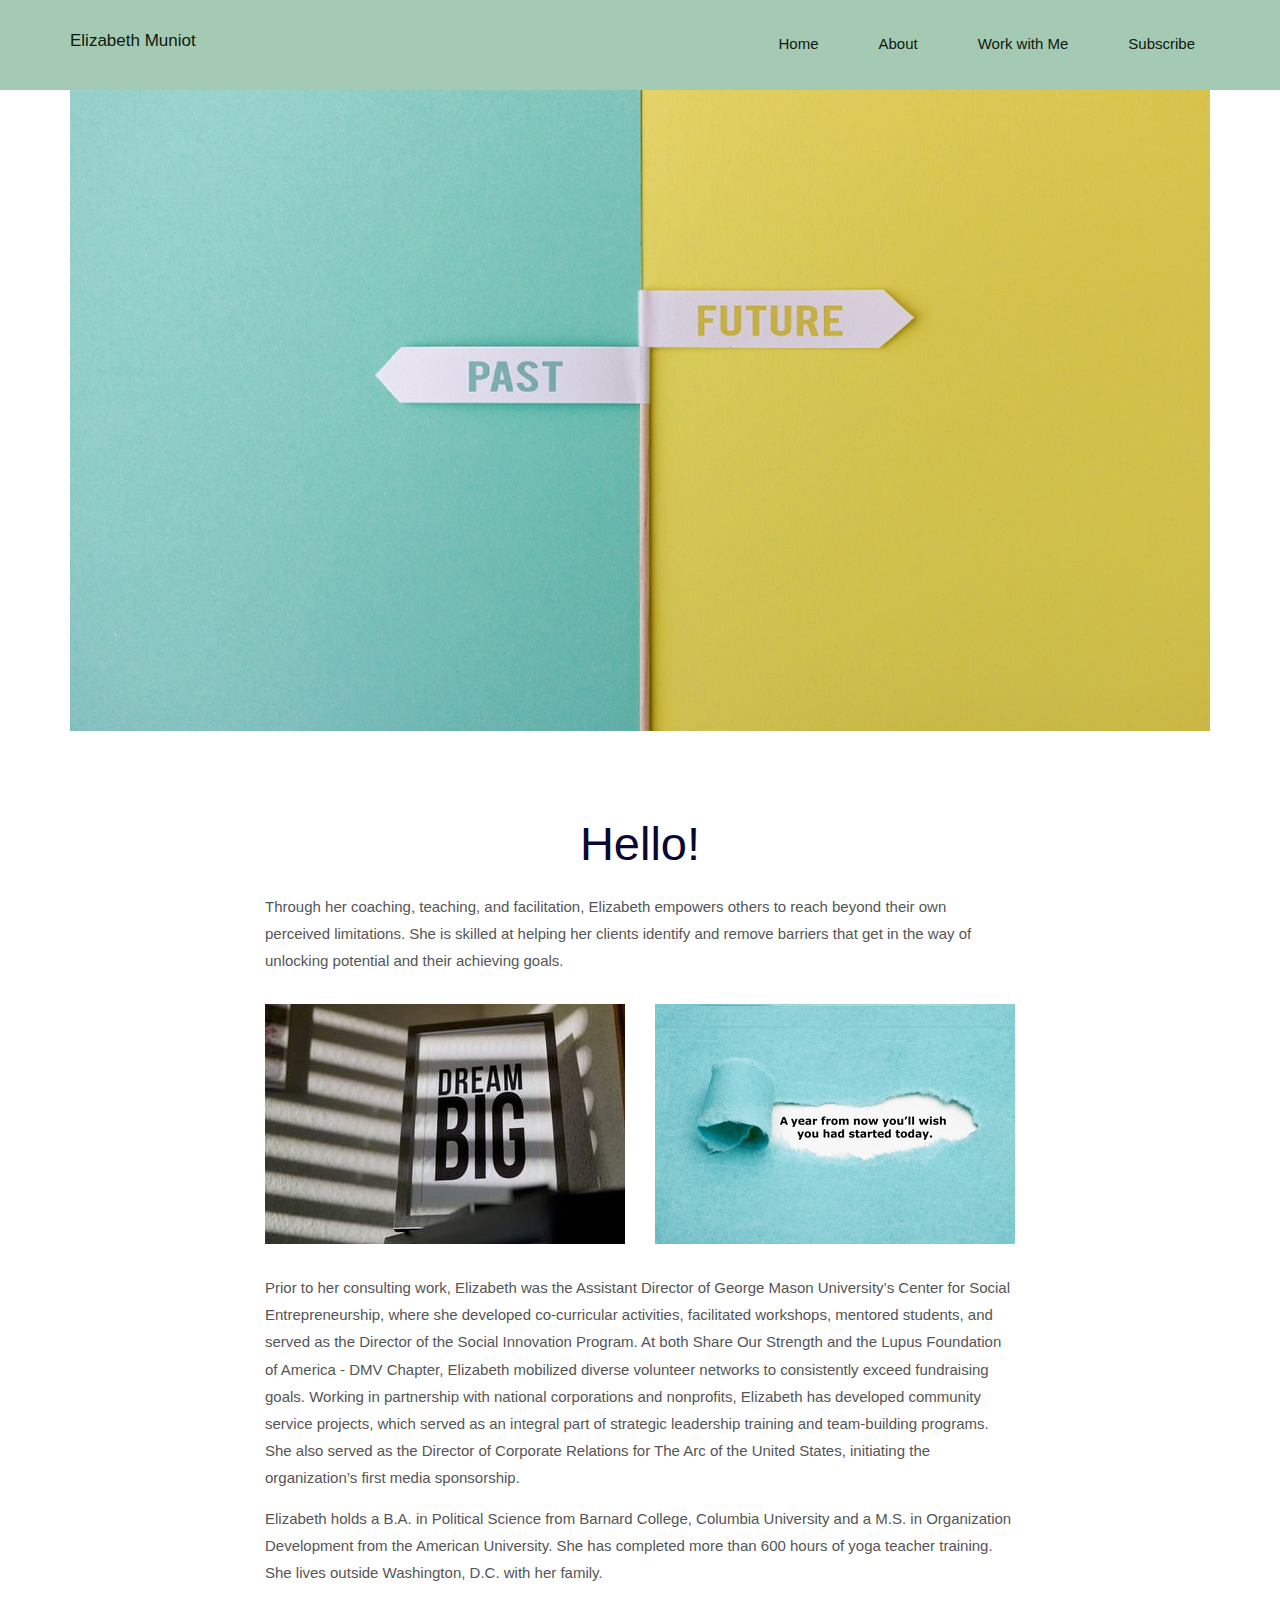
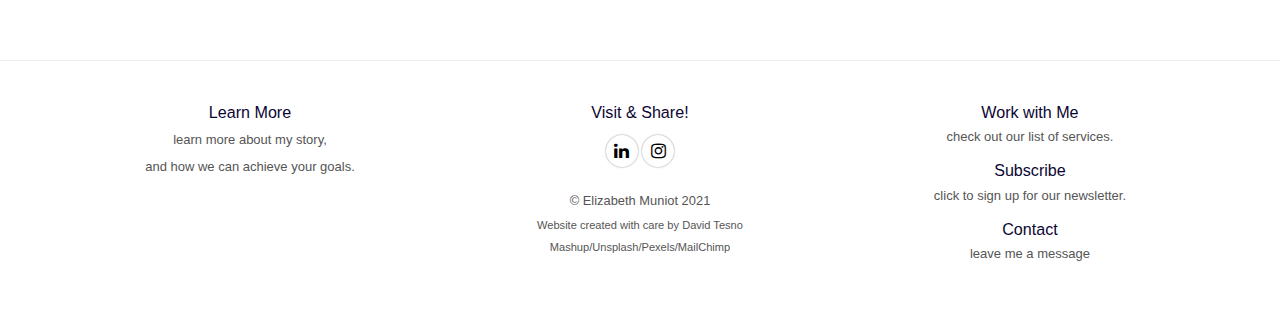
==== about.html @ 46b72403 "meta" ====
<!DOCTYPE html>
<html lang="en">

<head>
  <meta charset="UTF-8">
  <meta content="IE=edge" http-equiv="X-UA-Compatible">
  <meta name="viewport" content="width=device-width, initial-scale=1.0, maximum-scale=1">
  <meta content="description" name="description">
  <meta name="google" content="notranslate">
  <meta content="Mashup templates have been developed by Orson.io team" name="author">

  <!-- Disable tap highlight on IE -->
  <meta name="msapplication-tap-highlight" content="no">
  
  <link href="./assets/apple-touch-icon.png" rel="apple-touch-icon">
  <link href="./main.a3f694c0.css" rel="stylesheet">
  <title>Sage Change - Elizabeth Muniot</title>
  <link rel="icon" href="./assets/images/yinyang.webp" type="image/x-icon">  
</head>

<body>

 <!-- Add your content of header -->
 <header>
  <nav class="navbar  navbar-fixed-top navbar-default">
    <div class="container">
      <div class="navbar-header">
        <button type="button" class="navbar-toggle uarr collapsed" data-toggle="collapse" data-target="#navbar-collapse-uarr">
          <span class="sr-only">Toggle navigation</span>
          <span class="icon-bar"></span>
          <span class="icon-bar"></span>
          <span class="icon-bar"></span>
        </button>
        <a class="navbar-brand" href="index.html" class="brand-logo center" id="firstName1" >Elizabeth Muniot<span id="studioName1"></span></a>
      </div>

      <div class="collapse navbar-collapse" id="navbar-collapse-uarr">
        <ul class="nav navbar-nav navbar-right">
          <li><a href="./index.html" title="" class="active">Home</a></li>
          <li><a href="./about.html" title="">About</a></li>
          <li><a href="./services.html" title="">Work with Me</a></li>
          <li><a href="./contact.html" title="">Subscribe</a></li>
          <!-- <li><a href="./components.html" title="">Components</a></li>  -->
        </ul>
      </div>
    </div>
  </nav>
</header>




<div class="">
    <div class="container">
        <div class="row">

            <div class="col-xs-12 aboutImgContainer">
               <img class="img-responsive aboutHeroImg" src="./assets/images/aboutImg5.jpg">
            </div>
        </div>
    </div>
</div>

<div class="section-container sectionContAbout">
    <div class="container">
        <div class="row">
               <div class="col-xs-12 col-md-8 col-md-offset-2">
                    <div class="text-center">
                      <h1 class="aboutTitle">Hello!</h1>
                    </div>   
                        <p class="section-container-spacer aboutPara1">Through her coaching, teaching, and facilitation, Elizabeth empowers others to reach beyond their own perceived limitations. She is skilled at helping her clients identify and remove barriers that get in the way of unlocking potential and their achieving goals.</p>

                    <div class="row section-container-spacer about-images">
                        <div class="col-md-6">
                            <img class="img-responsive dreamImg" src="./assets/images/aboutImg6.png">
                        </div>
                        <div class="col-md-6">
                            <img class="img-responsive yearImg" src="./assets/images/aboutImg4.png">
                        </div>
                    </div>

               </div>
               
                <div class="col-xs-12 col-md-8 col-md-offset-2 aboutPara4">              
                        <p class="aboutPara2"> Prior to her consulting work, Elizabeth was the Assistant Director of George Mason University’s Center for Social Entrepreneurship, where she developed co-curricular activities, facilitated workshops, mentored students, and served as the Director of the Social Innovation Program. At both Share Our Strength and the Lupus Foundation of America - DMV Chapter, Elizabeth mobilized diverse volunteer networks to consistently exceed fundraising goals. Working in partnership with national corporations and nonprofits, Elizabeth has developed community service projects, which served as an integral part of strategic leadership training and team-building programs. She also served as the Director of Corporate Relations for The Arc of the United States, initiating the organization’s first media sponsorship.</p>
                        <p class="aboutPara3"> Elizabeth holds a B.A. in Political Science from Barnard College, Columbia University and a M.S. in Organization Development from the American University. She has completed more than 600 hours of yoga teacher training. She lives outside Washington, D.C. with her family.</p>
                            <!-- <small class="signature pull-right">Elizabeth Muniot</small> -->
                </div>
            </div>




        </div>

    </div>



</div>



<footer>
  <div class="section-container footer-container">
    <div class="container footerFlex">
        <div class="row text-center justify-content-center">
                <div class="col-sm-4">
                    <a href="about.html"><h4 class="footerTitle footerMarginTop">Learn More</h4></a><br>
                    <p class="footerLeftText1">learn more about my story, </p>
                    <p class="footerClassText">and how we can achieve your goals.</p>
                </div>

                <div class="col-sm-4">
                    <h4 class="footerTitleMid">Visit & Share!</h4>
                    <p class="shareLinks">
                        <!-- <a href="https://facebook.com/" class="social-round-icon white-round-icon fa-icon" title="">
                        <i class="fa fa-facebook" aria-hidden="true"></i>
                      </a> -->
                      <!-- <a href="https://twitter.com/" class="social-round-icon white-round-icon fa-icon" title="">
                        <i class="fa fa-twitter" aria-hidden="true"></i>
                      </a> -->
                      <a href="https://www.linkedin.com/in/elizabethmuniot/" class="social-round-icon white-round-icon fa-icon" title="">
                        <i class="fa fa-linkedin" aria-hidden="true"></i>
                      </a>
                      <a href="https://www.instagram.com/elizabethmuniot/" class="social-round-icon white-round-icon fa-icon" title="">
                        <i class="fa fa-instagram" aria-hidden="true"></i>
                      </a>
                    </p>
                  <div>
                      <p><small>© Elizabeth Muniot 2021</small</p> 
                      <p class="footerTextCreate"><small>Website created with care by <a href="https://www.davidtesno.com/" class="link-like-text">David Tesno</a></small></p>    
                      <p><small><a href="http://www.mashup-template.com/" class="link-like-text" title="Create website with free html template">Mashup</a>/<a href="http://www.unsplash.com/" class="link-like-text" title="Beautiful Free Images">Unsplash</a>/<a href="http://www.pexels.com/" class="link-like-text" title="Free Stock Photos & videos by Talented Creators">Pexels</a>/<a href="http://mailchimp.com/" class="link-like-text" title="Marketing smarts for big ideas">MailChimp</a></small></p>    
                  </div>    
                </div>

                <div class="col-sm-4">
                    <div class="servicesFooter">
                        <a href="services.html" style="text-decoration: none;"><h4 class="footerTitle">Work with Me</h4></a>
                        <p class="footerClassText">check out our list of services.</p>
                    </div>
                    <div class="subscribeFooter">
                        <a href="contact.html" style="text-decoration: none;"><h4 class="footerTitle">Subscribe</h4></a>
                        <p class="footerClassText">click to sign up for our newsletter.</p>
                    </div>
                    <div class="contactFooter">
                        <a href="mailto:elizabethmuniot@gmail.com" style="text-decoration: none;"><h4 class="footerTitle">Contact</h4></a>
                        <p class="footerClassText">leave me a message</p>                           
                    </div>

                </div>
        </div>
    </div>
  </div>
</footer>
<script>
  document.addEventListener("DOMContentLoaded", function (event) {
    navActivePage();
  });
</script>

<!-- Google Analytics: change UA-XXXXX-X to be your site's ID 

<script>
  (function (i, s, o, g, r, a, m) {
    i['GoogleAnalyticsObject'] = r; i[r] = i[r] || function () {
      (i[r].q = i[r].q || []).push(arguments)
    }, i[r].l = 1 * new Date(); a = s.createElement(o),
      m = s.getElementsByTagName(o)[0]; a.async = 1; a.src = g; m.parentNode.insertBefore(a, m)
  })(window, document, 'script', '//www.google-analytics.com/analytics.js', 'ga');
  ga('create', 'UA-XXXXX-X', 'auto');
  ga('send', 'pageview');
</script>

--> 
<script type="text/javascript" src="./main.41beeca9.js"></script>
<script type="text/javascript" src="utility.js"></script>
</body>

</html>
---- main.a3f694c0.css ----
@import url(https://fonts.googleapis.com/css?family=La+Belle+Aurore|Fira+Sans:400,700);@import url(https://maxcdn.bootstrapcdn.com/font-awesome/4.7.0/css/font-awesome.min.css);/*!
 * Bootstrap v3.3.7 (http://getbootstrap.com)
 * Copyright 2011-2016 Twitter, Inc.
 * Licensed under MIT (https://github.com/twbs/bootstrap/blob/master/LICENSE)
 */
/*! normalize.css v3.0.3 | MIT License | github.com/necolas/normalize.css */html{font-family:sans-serif;-ms-text-size-adjust:100%;-webkit-text-size-adjust:100%}body{margin:0}article,aside,details,figcaption,figure,footer,header,hgroup,main,menu,nav,section,summary{display:block}audio,canvas,progress,video{display:inline-block;vertical-align:baseline}audio:not([controls]){display:none;height:0}[hidden],template{display:none}a{background-color:transparent}a:active,a:hover{outline:0}abbr[title]{border-bottom:1px dotted}b,strong{font-weight:700}dfn{font-style:italic}h1{font-size:2em;margin:.67em 0}mark{background:#ff0;color:#000}small{font-size:80%}sub,sup{font-size:75%;line-height:0;position:relative;vertical-align:baseline}sup{top:-.5em}sub{bottom:-.25em}img{border:0}svg:not(:root){overflow:hidden}figure{margin:1em 40px}hr{box-sizing:content-box;height:0}pre{overflow:auto}code,kbd,pre,samp{font-family:monospace,monospace;font-size:1em}button,input,optgroup,select,textarea{color:inherit;font:inherit;margin:0}button{overflow:visible}button,select{text-transform:none}button,html input[type=button],input[type=reset],input[type=submit]{-webkit-appearance:button;cursor:pointer}button[disabled],html input[disabled]{cursor:default}button::-moz-focus-inner,input::-moz-focus-inner{border:0;padding:0}input{line-height:normal}input[type=checkbox],input[type=radio]{box-sizing:border-box;padding:0}input[type=number]::-webkit-inner-spin-button,input[type=number]::-webkit-outer-spin-button{height:auto}input[type=search]{-webkit-appearance:textfield;box-sizing:content-box}input[type=search]::-webkit-search-cancel-button,input[type=search]::-webkit-search-decoration{-webkit-appearance:none}fieldset{border:1px solid silver;margin:0 2px;padding:.35em .625em .75em}textarea{overflow:auto}optgroup{font-weight:700}table{border-collapse:collapse;border-spacing:0}td,th{padding:0}

/*! Source: https://github.com/h5bp/html5-boilerplate/blob/master/src/css/main.css */@media print{*,:after,:before{background:transparent!important;color:#000!important;box-shadow:none!important;text-shadow:none!important}a,a:visited{text-decoration:underline}a[href]:after{content:" (" attr(href) ")"}abbr[title]:after{content:" (" attr(title) ")"}a[href^="#"]:after,a[href^="javascript:"]:after{content:""}blockquote,pre{border:1px solid #999;page-break-inside:avoid}thead{display:table-header-group}img,tr{page-break-inside:avoid}img{max-width:100%!important}h2,h3,p{orphans:3;widows:3}h2,h3{page-break-after:avoid}.navbar{display:none}.btn>.caret,.dropup>.btn>.caret{border-top-color:#000!important}.label{border:1px solid #000}.table{border-collapse:collapse!important}.table td,.table th{background-color:#fff!important}.table-bordered td,.table-bordered th{border:1px solid #ddd!important}}*,:after,:before{-webkit-box-sizing:border-box;-moz-box-sizing:border-box;box-sizing:border-box}html{font-size:10px;-webkit-tap-highlight-color:transparent}body{font-family:Fira Sans,Helvetica,Arial,sans-serif;font-size:15px;line-height:1.81;color:#555;background-color:#fff}button,input,select,textarea{font-family:inherit;font-size:inherit;line-height:inherit}a{color:#8b62ff;text-decoration:none}a:focus,a:hover{color:#5216ff;text-decoration:underline}a:focus{outline:5px auto -webkit-focus-ring-color;outline-offset:-2px}figure{margin:0}img{vertical-align:middle}.img-responsive{display:block;max-width:100%;height:auto}.img-rounded{border-radius:2px}.img-thumbnail{padding:4px;line-height:1.81;background-color:#fff;border:1px solid #ddd;border-radius:2px;-webkit-transition:all .2s ease-in-out;-o-transition:all .2s ease-in-out;transition:all .2s ease-in-out;display:inline-block;max-width:100%;height:auto}.img-circle{border-radius:50%}hr{margin-top:27px;margin-bottom:27px;border:0;border-top:1px solid #eee}.sr-only{position:absolute;width:1px;height:1px;margin:-1px;padding:0;overflow:hidden;clip:rect(0,0,0,0);border:0}.sr-only-focusable:active,.sr-only-focusable:focus{position:static;width:auto;height:auto;margin:0;overflow:visible;clip:auto}[role=button]{cursor:pointer}.h1,.h2,.h3,.h4,.h5,.h6,h1,h2,h3,h4,h5,h6{font-family:inherit;font-weight:500;line-height:1.1;color:#0c0633}.h1 .small,.h1 small,.h2 .small,.h2 small,.h3 .small,.h3 small,.h4 .small,.h4 small,.h5 .small,.h5 small,.h6 .small,.h6 small,h1 .small,h1 small,h2 .small,h2 small,h3 .small,h3 small,h4 .small,h4 small,h5 .small,h5 small,h6 .small,h6 small{font-weight:400;line-height:1;color:#777}.h1,.h2,.h3,h1,h2,h3{margin-top:27px;margin-bottom:13.5px}.h1 .small,.h1 small,.h2 .small,.h2 small,.h3 .small,.h3 small,h1 .small,h1 small,h2 .small,h2 small,h3 .small,h3 small{font-size:65%}.h4,.h5,.h6,h4,h5,h6{margin-top:13.5px;margin-bottom:13.5px}.h4 .small,.h4 small,.h5 .small,.h5 small,.h6 .small,.h6 small,h4 .small,h4 small,h5 .small,h5 small,h6 .small,h6 small{font-size:75%}.h1,h1{font-size:47px}.h2,h2{font-size:35px}.h3,h3{font-size:27px}.h4,h4{font-size:20px}.h5,h5{font-size:15px}.h6,h6{font-size:13px}p{margin:0 0 13.5px}.lead{margin-bottom:27px;font-size:17px;font-weight:300;line-height:1.4}@media (min-width:768px){.lead{font-size:22.5px}}.small,small{font-size:86%}.mark,mark{background-color:#fcf8e3;padding:.2em}.text-left{text-align:left}.text-right{text-align:right}.text-center{text-align:center}.text-justify{text-align:justify}.text-nowrap{white-space:nowrap}.text-lowercase{text-transform:lowercase}.initialism,.text-uppercase{text-transform:uppercase}.text-capitalize{text-transform:capitalize}.text-muted{color:#777}.text-primary{color:#8b62ff}a.text-primary:focus,a.text-primary:hover{color:#652fff}.text-success{color:#fff}a.text-success:focus,a.text-success:hover{color:#e6e6e6}.text-info{color:#31708f}a.text-info:focus,a.text-info:hover{color:#245269}.text-warning{color:#8a6d3b}a.text-warning:focus,a.text-warning:hover{color:#66512c}.text-danger{color:#fff}a.text-danger:focus,a.text-danger:hover{color:#e6e6e6}.bg-primary{color:#fff;background-color:#8b62ff}a.bg-primary:focus,a.bg-primary:hover{background-color:#652fff}.bg-success{background-color:#005bff}a.bg-success:focus,a.bg-success:hover{background-color:#0049cc}.bg-info{background-color:#d9edf7}a.bg-info:focus,a.bg-info:hover{background-color:#afd9ee}.bg-warning{background-color:#fcf8e3}a.bg-warning:focus,a.bg-warning:hover{background-color:#f7ecb5}.bg-danger{background-color:#fe6767}a.bg-danger:focus,a.bg-danger:hover{background-color:#fe3434}.page-header{padding-bottom:12.5px;margin:54px 0 27px;border-bottom:1px solid #eee}ol,ul{margin-top:0;margin-bottom:13.5px}ol ol,ol ul,ul ol,ul ul{margin-bottom:0}.list-inline,.list-unstyled{padding-left:0;list-style:none}.list-inline{margin-left:-5px}.list-inline>li{display:inline-block;padding-left:5px;padding-right:5px}dl{margin-top:0;margin-bottom:27px}dd,dt{line-height:1.81}dt{font-weight:700}dd{margin-left:0}.dl-horizontal dd:after,.dl-horizontal dd:before{content:" ";display:table}.dl-horizontal dd:after{clear:both}@media (min-width:768px){.dl-horizontal dt{float:left;width:160px;clear:left;text-align:right;overflow:hidden;text-overflow:ellipsis;white-space:nowrap}.dl-horizontal dd{margin-left:180px}}abbr[data-original-title],abbr[title]{cursor:help;border-bottom:1px dotted #777}.initialism{font-size:90%}blockquote{padding:13.5px 27px;margin:0 0 27px;font-size:18.75px;border-left:5px solid #eee}blockquote ol:last-child,blockquote p:last-child,blockquote ul:last-child{margin-bottom:0}blockquote .small,blockquote footer,blockquote small{display:block;font-size:80%;line-height:1.81;color:#777}blockquote .small:before,blockquote footer:before,blockquote small:before{content:"\2014   \A0"}.blockquote-reverse,blockquote.pull-right{padding-right:15px;padding-left:0;border-right:5px solid #eee;border-left:0;text-align:right}.blockquote-reverse .small:before,.blockquote-reverse footer:before,.blockquote-reverse small:before,blockquote.pull-right .small:before,blockquote.pull-right footer:before,blockquote.pull-right small:before{content:""}.blockquote-reverse .small:after,.blockquote-reverse footer:after,.blockquote-reverse small:after,blockquote.pull-right .small:after,blockquote.pull-right footer:after,blockquote.pull-right small:after{content:"\A0   \2014"}address{margin-bottom:27px;font-style:normal;line-height:1.81}code,kbd,pre,samp{font-family:Menlo,Monaco,Consolas,Courier New,monospace}code{color:#c7254e;background-color:#f9f2f4}code,kbd{padding:2px 4px;font-size:90%;border-radius:2px}kbd{color:#fff;background-color:#333;box-shadow:inset 0 -1px 0 rgba(0,0,0,.25)}kbd kbd{padding:0;font-size:100%;font-weight:700;box-shadow:none}pre{display:block;padding:13px;margin:0 0 13.5px;font-size:14px;line-height:1.81;word-break:break-all;word-wrap:break-word;color:#333;background-color:#f5f5f5;border:1px solid #ccc;border-radius:2px}pre code{padding:0;font-size:inherit;color:inherit;white-space:pre-wrap;background-color:transparent;border-radius:0}.pre-scrollable{max-height:340px;overflow-y:scroll}.container{margin-right:auto;margin-left:auto;padding-left:15px;padding-right:15px}.container:after,.container:before{content:" ";display:table}.container:after{clear:both}@media (min-width:768px){.container{width:750px}}@media (min-width:992px){.container{width:970px}}@media (min-width:1200px){.container{width:1170px}}.container-fluid{margin-right:auto;margin-left:auto;padding-left:15px;padding-right:15px}.container-fluid:after,.container-fluid:before{content:" ";display:table}.container-fluid:after{clear:both}.row{margin-left:-15px;margin-right:-15px}.row:after,.row:before{content:" ";display:table}.row:after{clear:both}.col-lg-1,.col-lg-2,.col-lg-3,.col-lg-4,.col-lg-5,.col-lg-6,.col-lg-7,.col-lg-8,.col-lg-9,.col-lg-10,.col-lg-11,.col-lg-12,.col-md-1,.col-md-2,.col-md-3,.col-md-4,.col-md-5,.col-md-6,.col-md-7,.col-md-8,.col-md-9,.col-md-10,.col-md-11,.col-md-12,.col-sm-1,.col-sm-2,.col-sm-3,.col-sm-4,.col-sm-5,.col-sm-6,.col-sm-7,.col-sm-8,.col-sm-9,.col-sm-10,.col-sm-11,.col-sm-12,.col-xs-1,.col-xs-2,.col-xs-3,.col-xs-4,.col-xs-5,.col-xs-6,.col-xs-7,.col-xs-8,.col-xs-9,.col-xs-10,.col-xs-11,.col-xs-12{position:relative;min-height:1px;padding-left:15px;padding-right:15px}.col-xs-1,.col-xs-2,.col-xs-3,.col-xs-4,.col-xs-5,.col-xs-6,.col-xs-7,.col-xs-8,.col-xs-9,.col-xs-10,.col-xs-11,.col-xs-12{float:left}.col-xs-1{width:8.33333%}.col-xs-2{width:16.66667%}.col-xs-3{width:25%}.col-xs-4{width:33.33333%}.col-xs-5{width:41.66667%}.col-xs-6{width:50%}.col-xs-7{width:58.33333%}.col-xs-8{width:66.66667%}.col-xs-9{width:75%}.col-xs-10{width:83.33333%}.col-xs-11{width:91.66667%}.col-xs-12{width:100%}.col-xs-pull-0{right:auto}.col-xs-pull-1{right:8.33333%}.col-xs-pull-2{right:16.66667%}.col-xs-pull-3{right:25%}.col-xs-pull-4{right:33.33333%}.col-xs-pull-5{right:41.66667%}.col-xs-pull-6{right:50%}.col-xs-pull-7{right:58.33333%}.col-xs-pull-8{right:66.66667%}.col-xs-pull-9{right:75%}.col-xs-pull-10{right:83.33333%}.col-xs-pull-11{right:91.66667%}.col-xs-pull-12{right:100%}.col-xs-push-0{left:auto}.col-xs-push-1{left:8.33333%}.col-xs-push-2{left:16.66667%}.col-xs-push-3{left:25%}.col-xs-push-4{left:33.33333%}.col-xs-push-5{left:41.66667%}.col-xs-push-6{left:50%}.col-xs-push-7{left:58.33333%}.col-xs-push-8{left:66.66667%}.col-xs-push-9{left:75%}.col-xs-push-10{left:83.33333%}.col-xs-push-11{left:91.66667%}.col-xs-push-12{left:100%}.col-xs-offset-0{margin-left:0}.col-xs-offset-1{margin-left:8.33333%}.col-xs-offset-2{margin-left:16.66667%}.col-xs-offset-3{margin-left:25%}.col-xs-offset-4{margin-left:33.33333%}.col-xs-offset-5{margin-left:41.66667%}.col-xs-offset-6{margin-left:50%}.col-xs-offset-7{margin-left:58.33333%}.col-xs-offset-8{margin-left:66.66667%}.col-xs-offset-9{margin-left:75%}.col-xs-offset-10{margin-left:83.33333%}.col-xs-offset-11{margin-left:91.66667%}.col-xs-offset-12{margin-left:100%}@media (min-width:768px){.col-sm-1,.col-sm-2,.col-sm-3,.col-sm-4,.col-sm-5,.col-sm-6,.col-sm-7,.col-sm-8,.col-sm-9,.col-sm-10,.col-sm-11,.col-sm-12{float:left}.col-sm-1{width:8.33333%}.col-sm-2{width:16.66667%}.col-sm-3{width:25%}.col-sm-4{width:33.33333%}.col-sm-5{width:41.66667%}.col-sm-6{width:50%}.col-sm-7{width:58.33333%}.col-sm-8{width:66.66667%}.col-sm-9{width:75%}.col-sm-10{width:83.33333%}.col-sm-11{width:91.66667%}.col-sm-12{width:100%}.col-sm-pull-0{right:auto}.col-sm-pull-1{right:8.33333%}.col-sm-pull-2{right:16.66667%}.col-sm-pull-3{right:25%}.col-sm-pull-4{right:33.33333%}.col-sm-pull-5{right:41.66667%}.col-sm-pull-6{right:50%}.col-sm-pull-7{right:58.33333%}.col-sm-pull-8{right:66.66667%}.col-sm-pull-9{right:75%}.col-sm-pull-10{right:83.33333%}.col-sm-pull-11{right:91.66667%}.col-sm-pull-12{right:100%}.col-sm-push-0{left:auto}.col-sm-push-1{left:8.33333%}.col-sm-push-2{left:16.66667%}.col-sm-push-3{left:25%}.col-sm-push-4{left:33.33333%}.col-sm-push-5{left:41.66667%}.col-sm-push-6{left:50%}.col-sm-push-7{left:58.33333%}.col-sm-push-8{left:66.66667%}.col-sm-push-9{left:75%}.col-sm-push-10{left:83.33333%}.col-sm-push-11{left:91.66667%}.col-sm-push-12{left:100%}.col-sm-offset-0{margin-left:0}.col-sm-offset-1{margin-left:8.33333%}.col-sm-offset-2{margin-left:16.66667%}.col-sm-offset-3{margin-left:25%}.col-sm-offset-4{margin-left:33.33333%}.col-sm-offset-5{margin-left:41.66667%}.col-sm-offset-6{margin-left:50%}.col-sm-offset-7{margin-left:58.33333%}.col-sm-offset-8{margin-left:66.66667%}.col-sm-offset-9{margin-left:75%}.col-sm-offset-10{margin-left:83.33333%}.col-sm-offset-11{margin-left:91.66667%}.col-sm-offset-12{margin-left:100%}}@media (min-width:992px){.col-md-1,.col-md-2,.col-md-3,.col-md-4,.col-md-5,.col-md-6,.col-md-7,.col-md-8,.col-md-9,.col-md-10,.col-md-11,.col-md-12{float:left}.col-md-1{width:8.33333%}.col-md-2{width:16.66667%}.col-md-3{width:25%}.col-md-4{width:33.33333%}.col-md-5{width:41.66667%}.col-md-6{width:50%}.col-md-7{width:58.33333%}.col-md-8{width:66.66667%}.col-md-9{width:75%}.col-md-10{width:83.33333%}.col-md-11{width:91.66667%}.col-md-12{width:100%}.col-md-pull-0{right:auto}.col-md-pull-1{right:8.33333%}.col-md-pull-2{right:16.66667%}.col-md-pull-3{right:25%}.col-md-pull-4{right:33.33333%}.col-md-pull-5{right:41.66667%}.col-md-pull-6{right:50%}.col-md-pull-7{right:58.33333%}.col-md-pull-8{right:66.66667%}.col-md-pull-9{right:75%}.col-md-pull-10{right:83.33333%}.col-md-pull-11{right:91.66667%}.col-md-pull-12{right:100%}.col-md-push-0{left:auto}.col-md-push-1{left:8.33333%}.col-md-push-2{left:16.66667%}.col-md-push-3{left:25%}.col-md-push-4{left:33.33333%}.col-md-push-5{left:41.66667%}.col-md-push-6{left:50%}.col-md-push-7{left:58.33333%}.col-md-push-8{left:66.66667%}.col-md-push-9{left:75%}.col-md-push-10{left:83.33333%}.col-md-push-11{left:91.66667%}.col-md-push-12{left:100%}.col-md-offset-0{margin-left:0}.col-md-offset-1{margin-left:8.33333%}.col-md-offset-2{margin-left:16.66667%}.col-md-offset-3{margin-left:25%}.col-md-offset-4{margin-left:33.33333%}.col-md-offset-5{margin-left:41.66667%}.col-md-offset-6{margin-left:50%}.col-md-offset-7{margin-left:58.33333%}.col-md-offset-8{margin-left:66.66667%}.col-md-offset-9{margin-left:75%}.col-md-offset-10{margin-left:83.33333%}.col-md-offset-11{margin-left:91.66667%}.col-md-offset-12{margin-left:100%}}@media (min-width:1200px){.col-lg-1,.col-lg-2,.col-lg-3,.col-lg-4,.col-lg-5,.col-lg-6,.col-lg-7,.col-lg-8,.col-lg-9,.col-lg-10,.col-lg-11,.col-lg-12{float:left}.col-lg-1{width:8.33333%}.col-lg-2{width:16.66667%}.col-lg-3{width:25%}.col-lg-4{width:33.33333%}.col-lg-5{width:41.66667%}.col-lg-6{width:50%}.col-lg-7{width:58.33333%}.col-lg-8{width:66.66667%}.col-lg-9{width:75%}.col-lg-10{width:83.33333%}.col-lg-11{width:91.66667%}.col-lg-12{width:100%}.col-lg-pull-0{right:auto}.col-lg-pull-1{right:8.33333%}.col-lg-pull-2{right:16.66667%}.col-lg-pull-3{right:25%}.col-lg-pull-4{right:33.33333%}.col-lg-pull-5{right:41.66667%}.col-lg-pull-6{right:50%}.col-lg-pull-7{right:58.33333%}.col-lg-pull-8{right:66.66667%}.col-lg-pull-9{right:75%}.col-lg-pull-10{right:83.33333%}.col-lg-pull-11{right:91.66667%}.col-lg-pull-12{right:100%}.col-lg-push-0{left:auto}.col-lg-push-1{left:8.33333%}.col-lg-push-2{left:16.66667%}.col-lg-push-3{left:25%}.col-lg-push-4{left:33.33333%}.col-lg-push-5{left:41.66667%}.col-lg-push-6{left:50%}.col-lg-push-7{left:58.33333%}.col-lg-push-8{left:66.66667%}.col-lg-push-9{left:75%}.col-lg-push-10{left:83.33333%}.col-lg-push-11{left:91.66667%}.col-lg-push-12{left:100%}.col-lg-offset-0{margin-left:0}.col-lg-offset-1{margin-left:8.33333%}.col-lg-offset-2{margin-left:16.66667%}.col-lg-offset-3{margin-left:25%}.col-lg-offset-4{margin-left:33.33333%}.col-lg-offset-5{margin-left:41.66667%}.col-lg-offset-6{margin-left:50%}.col-lg-offset-7{margin-left:58.33333%}.col-lg-offset-8{margin-left:66.66667%}.col-lg-offset-9{margin-left:75%}.col-lg-offset-10{margin-left:83.33333%}.col-lg-offset-11{margin-left:91.66667%}.col-lg-offset-12{margin-left:100%}}table{background-color:transparent}caption{padding-top:8px;padding-bottom:8px;color:#777}caption,th{text-align:left}.table{width:100%;max-width:100%;margin-bottom:27px}.table>tbody>tr>td,.table>tbody>tr>th,.table>tfoot>tr>td,.table>tfoot>tr>th,.table>thead>tr>td,.table>thead>tr>th{padding:8px;line-height:1.81;vertical-align:top;border-top:1px solid #ddd}.table>thead>tr>th{vertical-align:bottom;border-bottom:2px solid #ddd}.table>caption+thead>tr:first-child>td,.table>caption+thead>tr:first-child>th,.table>colgroup+thead>tr:first-child>td,.table>colgroup+thead>tr:first-child>th,.table>thead:first-child>tr:first-child>td,.table>thead:first-child>tr:first-child>th{border-top:0}.table>tbody+tbody{border-top:2px solid #ddd}.table .table{background-color:#fff}.table-condensed>tbody>tr>td,.table-condensed>tbody>tr>th,.table-condensed>tfoot>tr>td,.table-condensed>tfoot>tr>th,.table-condensed>thead>tr>td,.table-condensed>thead>tr>th{padding:5px}.table-bordered,.table-bordered>tbody>tr>td,.table-bordered>tbody>tr>th,.table-bordered>tfoot>tr>td,.table-bordered>tfoot>tr>th,.table-bordered>thead>tr>td,.table-bordered>thead>tr>th{border:1px solid #ddd}.table-bordered>thead>tr>td,.table-bordered>thead>tr>th{border-bottom-width:2px}.table-striped>tbody>tr:nth-of-type(odd){background-color:#f9f9f9}.table-hover>tbody>tr:hover{background-color:#f5f5f5}table col[class*=col-]{position:static;float:none;display:table-column}table td[class*=col-],table th[class*=col-]{position:static;float:none;display:table-cell}.table>tbody>tr.active>td,.table>tbody>tr.active>th,.table>tbody>tr>td.active,.table>tbody>tr>th.active,.table>tfoot>tr.active>td,.table>tfoot>tr.active>th,.table>tfoot>tr>td.active,.table>tfoot>tr>th.active,.table>thead>tr.active>td,.table>thead>tr.active>th,.table>thead>tr>td.active,.table>thead>tr>th.active{background-color:#f5f5f5}.table-hover>tbody>tr.active:hover>td,.table-hover>tbody>tr.active:hover>th,.table-hover>tbody>tr:hover>.active,.table-hover>tbody>tr>td.active:hover,.table-hover>tbody>tr>th.active:hover{background-color:#e8e8e8}.table>tbody>tr.success>td,.table>tbody>tr.success>th,.table>tbody>tr>td.success,.table>tbody>tr>th.success,.table>tfoot>tr.success>td,.table>tfoot>tr.success>th,.table>tfoot>tr>td.success,.table>tfoot>tr>th.success,.table>thead>tr.success>td,.table>thead>tr.success>th,.table>thead>tr>td.success,.table>thead>tr>th.success{background-color:#005bff}.table-hover>tbody>tr.success:hover>td,.table-hover>tbody>tr.success:hover>th,.table-hover>tbody>tr:hover>.success,.table-hover>tbody>tr>td.success:hover,.table-hover>tbody>tr>th.success:hover{background-color:#0052e6}.table>tbody>tr.info>td,.table>tbody>tr.info>th,.table>tbody>tr>td.info,.table>tbody>tr>th.info,.table>tfoot>tr.info>td,.table>tfoot>tr.info>th,.table>tfoot>tr>td.info,.table>tfoot>tr>th.info,.table>thead>tr.info>td,.table>thead>tr.info>th,.table>thead>tr>td.info,.table>thead>tr>th.info{background-color:#d9edf7}.table-hover>tbody>tr.info:hover>td,.table-hover>tbody>tr.info:hover>th,.table-hover>tbody>tr:hover>.info,.table-hover>tbody>tr>td.info:hover,.table-hover>tbody>tr>th.info:hover{background-color:#c4e3f3}.table>tbody>tr.warning>td,.table>tbody>tr.warning>th,.table>tbody>tr>td.warning,.table>tbody>tr>th.warning,.table>tfoot>tr.warning>td,.table>tfoot>tr.warning>th,.table>tfoot>tr>td.warning,.table>tfoot>tr>th.warning,.table>thead>tr.warning>td,.table>thead>tr.warning>th,.table>thead>tr>td.warning,.table>thead>tr>th.warning{background-color:#fcf8e3}.table-hover>tbody>tr.warning:hover>td,.table-hover>tbody>tr.warning:hover>th,.table-hover>tbody>tr:hover>.warning,.table-hover>tbody>tr>td.warning:hover,.table-hover>tbody>tr>th.warning:hover{background-color:#faf2cc}.table>tbody>tr.danger>td,.table>tbody>tr.danger>th,.table>tbody>tr>td.danger,.table>tbody>tr>th.danger,.table>tfoot>tr.danger>td,.table>tfoot>tr.danger>th,.table>tfoot>tr>td.danger,.table>tfoot>tr>th.danger,.table>thead>tr.danger>td,.table>thead>tr.danger>th,.table>thead>tr>td.danger,.table>thead>tr>th.danger{background-color:#fe6767}.table-hover>tbody>tr.danger:hover>td,.table-hover>tbody>tr.danger:hover>th,.table-hover>tbody>tr:hover>.danger,.table-hover>tbody>tr>td.danger:hover,.table-hover>tbody>tr>th.danger:hover{background-color:#fe4e4e}.table-responsive{overflow-x:auto;min-height:.01%}@media screen and (max-width:767px){.table-responsive{width:100%;margin-bottom:20.25px;overflow-y:hidden;-ms-overflow-style:-ms-autohiding-scrollbar;border:1px solid #ddd}.table-responsive>.table{margin-bottom:0}.table-responsive>.table>tbody>tr>td,.table-responsive>.table>tbody>tr>th,.table-responsive>.table>tfoot>tr>td,.table-responsive>.table>tfoot>tr>th,.table-responsive>.table>thead>tr>td,.table-responsive>.table>thead>tr>th{white-space:nowrap}.table-responsive>.table-bordered{border:0}.table-responsive>.table-bordered>tbody>tr>td:first-child,.table-responsive>.table-bordered>tbody>tr>th:first-child,.table-responsive>.table-bordered>tfoot>tr>td:first-child,.table-responsive>.table-bordered>tfoot>tr>th:first-child,.table-responsive>.table-bordered>thead>tr>td:first-child,.table-responsive>.table-bordered>thead>tr>th:first-child{border-left:0}.table-responsive>.table-bordered>tbody>tr>td:last-child,.table-responsive>.table-bordered>tbody>tr>th:last-child,.table-responsive>.table-bordered>tfoot>tr>td:last-child,.table-responsive>.table-bordered>tfoot>tr>th:last-child,.table-responsive>.table-bordered>thead>tr>td:last-child,.table-responsive>.table-bordered>thead>tr>th:last-child{border-right:0}.table-responsive>.table-bordered>tbody>tr:last-child>td,.table-responsive>.table-bordered>tbody>tr:last-child>th,.table-responsive>.table-bordered>tfoot>tr:last-child>td,.table-responsive>.table-bordered>tfoot>tr:last-child>th{border-bottom:0}}fieldset{margin:0;min-width:0}fieldset,legend{padding:0;border:0}legend{display:block;width:100%;margin-bottom:27px;font-size:22.5px;line-height:inherit;color:#333;border-bottom:1px solid #e5e5e5}label{display:inline-block;max-width:100%;margin-bottom:5px;font-weight:700}input[type=search]{-webkit-box-sizing:border-box;-moz-box-sizing:border-box;box-sizing:border-box}input[type=checkbox],input[type=radio]{margin:4px 0 0;margin-top:1px\9;line-height:normal}input[type=file]{display:block}input[type=range]{display:block;width:100%}select[multiple],select[size]{height:auto}input[type=checkbox]:focus,input[type=file]:focus,input[type=radio]:focus{outline:5px auto -webkit-focus-ring-color;outline-offset:-2px}output{padding-top:9px}.form-control,output{display:block;font-size:15px;line-height:1.81;color:#555}.form-control{width:100%;height:45px;padding:8px 12px;background-color:#fff;background-image:none;border:1px solid #eee;border-radius:2px;-webkit-box-shadow:inset 0 1px 1px rgba(0,0,0,.075);box-shadow:inset 0 1px 1px rgba(0,0,0,.075);-webkit-transition:border-color .15s ease-in-out,box-shadow .15s ease-in-out;-o-transition:border-color ease-in-out .15s,box-shadow ease-in-out .15s;transition:border-color .15s ease-in-out,box-shadow .15s ease-in-out}.form-control:focus{border-color:#66afe9;outline:0;-webkit-box-shadow:inset 0 1px 1px rgba(0,0,0,.075),0 0 8px rgba(102,175,233,.6);box-shadow:inset 0 1px 1px rgba(0,0,0,.075),0 0 8px rgba(102,175,233,.6)}.form-control::-moz-placeholder{color:#999;opacity:1}.form-control:-ms-input-placeholder{color:#999}.form-control::-webkit-input-placeholder{color:#999}.form-control::-ms-expand{border:0;background-color:transparent}.form-control[disabled],.form-control[readonly],fieldset[disabled] .form-control{background-color:#eee;opacity:1}.form-control[disabled],fieldset[disabled] .form-control{cursor:not-allowed}textarea.form-control{height:auto}input[type=search]{-webkit-appearance:none}@media screen and (-webkit-min-device-pixel-ratio:0){input[type=date].form-control,input[type=datetime-local].form-control,input[type=month].form-control,input[type=time].form-control{line-height:45px}.input-group-sm>.input-group-btn>input[type=date].btn,.input-group-sm>.input-group-btn>input[type=datetime-local].btn,.input-group-sm>.input-group-btn>input[type=month].btn,.input-group-sm>.input-group-btn>input[type=time].btn,.input-group-sm>input[type=date].form-control,.input-group-sm>input[type=date].input-group-addon,.input-group-sm>input[type=datetime-local].form-control,.input-group-sm>input[type=datetime-local].input-group-addon,.input-group-sm>input[type=month].form-control,.input-group-sm>input[type=month].input-group-addon,.input-group-sm>input[type=time].form-control,.input-group-sm>input[type=time].input-group-addon,.input-group-sm input[type=date],.input-group-sm input[type=datetime-local],.input-group-sm input[type=month],.input-group-sm input[type=time],input[type=date].input-sm,input[type=datetime-local].input-sm,input[type=month].input-sm,input[type=time].input-sm{line-height:33px}.input-group-lg>.input-group-btn>input[type=date].btn,.input-group-lg>.input-group-btn>input[type=datetime-local].btn,.input-group-lg>.input-group-btn>input[type=month].btn,.input-group-lg>.input-group-btn>input[type=time].btn,.input-group-lg>input[type=date].form-control,.input-group-lg>input[type=date].input-group-addon,.input-group-lg>input[type=datetime-local].form-control,.input-group-lg>input[type=datetime-local].input-group-addon,.input-group-lg>input[type=month].form-control,.input-group-lg>input[type=month].input-group-addon,.input-group-lg>input[type=time].form-control,.input-group-lg>input[type=time].input-group-addon,.input-group-lg input[type=date],.input-group-lg input[type=datetime-local],.input-group-lg input[type=month],.input-group-lg input[type=time],input[type=date].input-lg,input[type=datetime-local].input-lg,input[type=month].input-lg,input[type=time].input-lg{line-height:52px}}.form-group{margin-bottom:15px}.checkbox,.radio{position:relative;display:block;margin-top:10px;margin-bottom:10px}.checkbox label,.radio label{min-height:27px;padding-left:20px;margin-bottom:0;font-weight:400;cursor:pointer}.checkbox-inline input[type=checkbox],.checkbox input[type=checkbox],.radio-inline input[type=radio],.radio input[type=radio]{position:absolute;margin-left:-20px;margin-top:4px\9}.checkbox+.checkbox,.radio+.radio{margin-top:-5px}.checkbox-inline,.radio-inline{position:relative;display:inline-block;padding-left:20px;margin-bottom:0;vertical-align:middle;font-weight:400;cursor:pointer}.checkbox-inline+.checkbox-inline,.radio-inline+.radio-inline{margin-top:0;margin-left:10px}.checkbox-inline.disabled,.checkbox.disabled label,.radio-inline.disabled,.radio.disabled label,fieldset[disabled] .checkbox-inline,fieldset[disabled] .checkbox label,fieldset[disabled] .radio-inline,fieldset[disabled] .radio label,fieldset[disabled] input[type=checkbox],fieldset[disabled] input[type=radio],input[type=checkbox].disabled,input[type=checkbox][disabled],input[type=radio].disabled,input[type=radio][disabled]{cursor:not-allowed}.form-control-static{padding-top:9px;padding-bottom:9px;margin-bottom:0;min-height:42px}.form-control-static.input-lg,.form-control-static.input-sm,.input-group-lg>.form-control-static.form-control,.input-group-lg>.form-control-static.input-group-addon,.input-group-lg>.input-group-btn>.form-control-static.btn,.input-group-sm>.form-control-static.form-control,.input-group-sm>.form-control-static.input-group-addon,.input-group-sm>.input-group-btn>.form-control-static.btn{padding-left:0;padding-right:0}.input-group-sm>.form-control,.input-group-sm>.input-group-addon,.input-group-sm>.input-group-btn>.btn,.input-sm{height:33px;padding:6px 10px;font-size:13px;line-height:1.5;border-radius:2px}.input-group-sm>.input-group-btn>select.btn,.input-group-sm>select.form-control,.input-group-sm>select.input-group-addon,select.input-sm{height:33px;line-height:33px}.input-group-sm>.input-group-btn>select[multiple].btn,.input-group-sm>.input-group-btn>textarea.btn,.input-group-sm>select[multiple].form-control,.input-group-sm>select[multiple].input-group-addon,.input-group-sm>textarea.form-control,.input-group-sm>textarea.input-group-addon,select[multiple].input-sm,textarea.input-sm{height:auto}.form-group-sm .form-control{height:33px;padding:6px 10px;font-size:13px;line-height:1.5;border-radius:2px}.form-group-sm select.form-control{height:33px;line-height:33px}.form-group-sm select[multiple].form-control,.form-group-sm textarea.form-control{height:auto}.form-group-sm .form-control-static{height:33px;min-height:40px;padding:7px 10px;font-size:13px;line-height:1.5}.input-group-lg>.form-control,.input-group-lg>.input-group-addon,.input-group-lg>.input-group-btn>.btn,.input-lg{height:52px;padding:12px 16px;font-size:19px;line-height:1.33333;border-radius:2px}.input-group-lg>.input-group-btn>select.btn,.input-group-lg>select.form-control,.input-group-lg>select.input-group-addon,select.input-lg{height:52px;line-height:52px}.input-group-lg>.input-group-btn>select[multiple].btn,.input-group-lg>.input-group-btn>textarea.btn,.input-group-lg>select[multiple].form-control,.input-group-lg>select[multiple].input-group-addon,.input-group-lg>textarea.form-control,.input-group-lg>textarea.input-group-addon,select[multiple].input-lg,textarea.input-lg{height:auto}.form-group-lg .form-control{height:52px;padding:12px 16px;font-size:19px;line-height:1.33333;border-radius:2px}.form-group-lg select.form-control{height:52px;line-height:52px}.form-group-lg select[multiple].form-control,.form-group-lg textarea.form-control{height:auto}.form-group-lg .form-control-static{height:52px;min-height:46px;padding:13px 16px;font-size:19px;line-height:1.33333}.has-feedback{position:relative}.has-feedback .form-control{padding-right:56.25px}.form-control-feedback{position:absolute;top:0;right:0;z-index:2;display:block;width:45px;height:45px;line-height:45px;text-align:center;pointer-events:none}.form-group-lg .form-control+.form-control-feedback,.input-group-lg+.form-control-feedback,.input-group-lg>.form-control+.form-control-feedback,.input-group-lg>.input-group-addon+.form-control-feedback,.input-group-lg>.input-group-btn>.btn+.form-control-feedback,.input-lg+.form-control-feedback{width:52px;height:52px;line-height:52px}.form-group-sm .form-control+.form-control-feedback,.input-group-sm+.form-control-feedback,.input-group-sm>.form-control+.form-control-feedback,.input-group-sm>.input-group-addon+.form-control-feedback,.input-group-sm>.input-group-btn>.btn+.form-control-feedback,.input-sm+.form-control-feedback{width:33px;height:33px;line-height:33px}.has-success .checkbox,.has-success .checkbox-inline,.has-success.checkbox-inline label,.has-success.checkbox label,.has-success .control-label,.has-success .help-block,.has-success .radio,.has-success .radio-inline,.has-success.radio-inline label,.has-success.radio label{color:#fff}.has-success .form-control{border-color:#fff;-webkit-box-shadow:inset 0 1px 1px rgba(0,0,0,.075);box-shadow:inset 0 1px 1px rgba(0,0,0,.075)}.has-success .form-control:focus{border-color:#e6e6e6;-webkit-box-shadow:inset 0 1px 1px rgba(0,0,0,.075),0 0 6px #fff;box-shadow:inset 0 1px 1px rgba(0,0,0,.075),0 0 6px #fff}.has-success .input-group-addon{color:#fff;border-color:#fff;background-color:#005bff}.has-success .form-control-feedback{color:#fff}.has-warning .checkbox,.has-warning .checkbox-inline,.has-warning.checkbox-inline label,.has-warning.checkbox label,.has-warning .control-label,.has-warning .help-block,.has-warning .radio,.has-warning .radio-inline,.has-warning.radio-inline label,.has-warning.radio label{color:#8a6d3b}.has-warning .form-control{border-color:#8a6d3b;-webkit-box-shadow:inset 0 1px 1px rgba(0,0,0,.075);box-shadow:inset 0 1px 1px rgba(0,0,0,.075)}.has-warning .form-control:focus{border-color:#66512c;-webkit-box-shadow:inset 0 1px 1px rgba(0,0,0,.075),0 0 6px #c0a16b;box-shadow:inset 0 1px 1px rgba(0,0,0,.075),0 0 6px #c0a16b}.has-warning .input-group-addon{color:#8a6d3b;border-color:#8a6d3b;background-color:#fcf8e3}.has-warning .form-control-feedback{color:#8a6d3b}.has-error .checkbox,.has-error .checkbox-inline,.has-error.checkbox-inline label,.has-error.checkbox label,.has-error .control-label,.has-error .help-block,.has-error .radio,.has-error .radio-inline,.has-error.radio-inline label,.has-error.radio label{color:#fff}.has-error .form-control{border-color:#fff;-webkit-box-shadow:inset 0 1px 1px rgba(0,0,0,.075);box-shadow:inset 0 1px 1px rgba(0,0,0,.075)}.has-error .form-control:focus{border-color:#e6e6e6;-webkit-box-shadow:inset 0 1px 1px rgba(0,0,0,.075),0 0 6px #fff;box-shadow:inset 0 1px 1px rgba(0,0,0,.075),0 0 6px #fff}.has-error .input-group-addon{color:#fff;border-color:#fff;background-color:#fe6767}.has-error .form-control-feedback{color:#fff}.has-feedback label~.form-control-feedback{top:32px}.has-feedback label.sr-only~.form-control-feedback{top:0}.help-block{display:block;margin-top:5px;margin-bottom:10px;color:#959595}@media (min-width:768px){.form-inline .form-group{display:inline-block;margin-bottom:0;vertical-align:middle}.form-inline .form-control{display:inline-block;width:auto;vertical-align:middle}.form-inline .form-control-static{display:inline-block}.form-inline .input-group{display:inline-table;vertical-align:middle}.form-inline .input-group .form-control,.form-inline .input-group .input-group-addon,.form-inline .input-group .input-group-btn{width:auto}.form-inline .input-group>.form-control{width:100%}.form-inline .control-label{margin-bottom:0;vertical-align:middle}.form-inline .checkbox,.form-inline .radio{display:inline-block;margin-top:0;margin-bottom:0;vertical-align:middle}.form-inline .checkbox label,.form-inline .radio label{padding-left:0}.form-inline .checkbox input[type=checkbox],.form-inline .radio input[type=radio]{position:relative;margin-left:0}.form-inline .has-feedback .form-control-feedback{top:0}}.form-horizontal .checkbox,.form-horizontal .checkbox-inline,.form-horizontal .radio,.form-horizontal .radio-inline{margin-top:0;margin-bottom:0;padding-top:9px}.form-horizontal .checkbox,.form-horizontal .radio{min-height:36px}.form-horizontal .form-group{margin-left:-15px;margin-right:-15px}.form-horizontal .form-group:after,.form-horizontal .form-group:before{content:" ";display:table}.form-horizontal .form-group:after{clear:both}@media (min-width:768px){.form-horizontal .control-label{text-align:right;margin-bottom:0;padding-top:9px}}.form-horizontal .has-feedback .form-control-feedback{right:15px}@media (min-width:768px){.form-horizontal .form-group-lg .control-label{padding-top:13px;font-size:19px}}@media (min-width:768px){.form-horizontal .form-group-sm .control-label{padding-top:7px;font-size:13px}}.btn{display:inline-block;margin-bottom:0;font-weight:400;text-align:center;vertical-align:middle;touch-action:manipulation;cursor:pointer;background-image:none;border:1px solid transparent;white-space:nowrap;padding:8px 12px;font-size:15px;line-height:1.81;border-radius:2px;-webkit-user-select:none;-moz-user-select:none;-ms-user-select:none;user-select:none}.btn.active.focus,.btn.active:focus,.btn.focus,.btn:active.focus,.btn:active:focus,.btn:focus{outline:5px auto -webkit-focus-ring-color;outline-offset:-2px}.btn.focus,.btn:focus,.btn:hover{color:#333;text-decoration:none}.btn.active,.btn:active{outline:0;background-image:none;-webkit-box-shadow:inset 0 3px 5px rgba(0,0,0,.125);box-shadow:inset 0 3px 5px rgba(0,0,0,.125)}.btn.disabled,.btn[disabled],fieldset[disabled] .btn{cursor:not-allowed;opacity:.65;filter:alpha(opacity=65);-webkit-box-shadow:none;box-shadow:none}a.btn.disabled,fieldset[disabled] a.btn{pointer-events:none}.btn-default{color:#333;background-color:#fff;border-color:#ccc}.btn-default.focus,.btn-default:focus{color:#333;background-color:#e6e6e6;border-color:#8c8c8c}.btn-default.active,.btn-default:active,.btn-default:hover,.open>.btn-default.dropdown-toggle{color:#333;background-color:#e6e6e6;border-color:#adadad}.btn-default.active.focus,.btn-default.active:focus,.btn-default.active:hover,.btn-default:active.focus,.btn-default:active:focus,.btn-default:active:hover,.open>.btn-default.dropdown-toggle.focus,.open>.btn-default.dropdown-toggle:focus,.open>.btn-default.dropdown-toggle:hover{color:#333;background-color:#d4d4d4;border-color:#8c8c8c}.btn-default.active,.btn-default:active,.open>.btn-default.dropdown-toggle{background-image:none}.btn-default.disabled.focus,.btn-default.disabled:focus,.btn-default.disabled:hover,.btn-default[disabled].focus,.btn-default[disabled]:focus,.btn-default[disabled]:hover,fieldset[disabled] .btn-default.focus,fieldset[disabled] .btn-default:focus,fieldset[disabled] .btn-default:hover{background-color:#fff;border-color:#ccc}.btn-default .badge{color:#fff;background-color:#333}.btn-primary{color:#fff;background-color:#8b62ff;border-color:#8b62ff}.btn-primary.focus,.btn-primary:focus{color:#fff;background-color:#652fff;border-color:#3b00e2}.btn-primary.active,.btn-primary:active,.btn-primary:hover,.open>.btn-primary.dropdown-toggle{color:#fff;background-color:#652fff;border-color:#5e25ff}.btn-primary.active.focus,.btn-primary.active:focus,.btn-primary.active:hover,.btn-primary:active.focus,.btn-primary:active:focus,.btn-primary:active:hover,.open>.btn-primary.dropdown-toggle.focus,.open>.btn-primary.dropdown-toggle:focus,.open>.btn-primary.dropdown-toggle:hover{color:#fff;background-color:#4b0bff;border-color:#3b00e2}.btn-primary.active,.btn-primary:active,.open>.btn-primary.dropdown-toggle{background-image:none}.btn-primary.disabled.focus,.btn-primary.disabled:focus,.btn-primary.disabled:hover,.btn-primary[disabled].focus,.btn-primary[disabled]:focus,.btn-primary[disabled]:hover,fieldset[disabled] .btn-primary.focus,fieldset[disabled] .btn-primary:focus,fieldset[disabled] .btn-primary:hover{background-color:#8b62ff;border-color:#8b62ff}.btn-primary .badge{color:#8b62ff;background-color:#fff}.btn-success{color:#fff;background-color:#5cb85c;border-color:#5cb85c}.btn-success.focus,.btn-success:focus{color:#fff;background-color:#449d44;border-color:#2d672d}.btn-success.active,.btn-success:active,.btn-success:hover,.open>.btn-success.dropdown-toggle{color:#fff;background-color:#449d44;border-color:#419641}.btn-success.active.focus,.btn-success.active:focus,.btn-success.active:hover,.btn-success:active.focus,.btn-success:active:focus,.btn-success:active:hover,.open>.btn-success.dropdown-toggle.focus,.open>.btn-success.dropdown-toggle:focus,.open>.btn-success.dropdown-toggle:hover{color:#fff;background-color:#398439;border-color:#2d672d}.btn-success.active,.btn-success:active,.open>.btn-success.dropdown-toggle{background-image:none}.btn-success.disabled.focus,.btn-success.disabled:focus,.btn-success.disabled:hover,.btn-success[disabled].focus,.btn-success[disabled]:focus,.btn-success[disabled]:hover,fieldset[disabled] .btn-success.focus,fieldset[disabled] .btn-success:focus,fieldset[disabled] .btn-success:hover{background-color:#5cb85c;border-color:#5cb85c}.btn-success .badge{color:#5cb85c;background-color:#fff}.btn-info{color:#fff;background-color:#ffc105;border-color:#ffc105}.btn-info.focus,.btn-info:focus{color:#fff;background-color:#d19d00;border-color:#856400}.btn-info.active,.btn-info:active,.btn-info:hover,.open>.btn-info.dropdown-toggle{color:#fff;background-color:#d19d00;border-color:#c79500}.btn-info.active.focus,.btn-info.active:focus,.btn-info.active:hover,.btn-info:active.focus,.btn-info:active:focus,.btn-info:active:hover,.open>.btn-info.dropdown-toggle.focus,.open>.btn-info.dropdown-toggle:focus,.open>.btn-info.dropdown-toggle:hover{color:#fff;background-color:#ad8200;border-color:#856400}.btn-info.active,.btn-info:active,.open>.btn-info.dropdown-toggle{background-image:none}.btn-info.disabled.focus,.btn-info.disabled:focus,.btn-info.disabled:hover,.btn-info[disabled].focus,.btn-info[disabled]:focus,.btn-info[disabled]:hover,fieldset[disabled] .btn-info.focus,fieldset[disabled] .btn-info:focus,fieldset[disabled] .btn-info:hover{background-color:#ffc105;border-color:#ffc105}.btn-info .badge{color:#ffc105;background-color:#fff}.btn-warning{color:#fff;background-color:#f0ad4e;border-color:#f0ad4e}.btn-warning.focus,.btn-warning:focus{color:#fff;background-color:#ec971f;border-color:#b06d0f}.btn-warning.active,.btn-warning:active,.btn-warning:hover,.open>.btn-warning.dropdown-toggle{color:#fff;background-color:#ec971f;border-color:#eb9316}.btn-warning.active.focus,.btn-warning.active:focus,.btn-warning.active:hover,.btn-warning:active.focus,.btn-warning:active:focus,.btn-warning:active:hover,.open>.btn-warning.dropdown-toggle.focus,.open>.btn-warning.dropdown-toggle:focus,.open>.btn-warning.dropdown-toggle:hover{color:#fff;background-color:#d58512;border-color:#b06d0f}.btn-warning.active,.btn-warning:active,.open>.btn-warning.dropdown-toggle{background-image:none}.btn-warning.disabled.focus,.btn-warning.disabled:focus,.btn-warning.disabled:hover,.btn-warning[disabled].focus,.btn-warning[disabled]:focus,.btn-warning[disabled]:hover,fieldset[disabled] .btn-warning.focus,fieldset[disabled] .btn-warning:focus,fieldset[disabled] .btn-warning:hover{background-color:#f0ad4e;border-color:#f0ad4e}.btn-warning .badge{color:#f0ad4e;background-color:#fff}.btn-danger{color:#fff;background-color:#d9534f;border-color:#d9534f}.btn-danger.focus,.btn-danger:focus{color:#fff;background-color:#c9302c;border-color:#8b211e}.btn-danger.active,.btn-danger:active,.btn-danger:hover,.open>.btn-danger.dropdown-toggle{color:#fff;background-color:#c9302c;border-color:#c12e2a}.btn-danger.active.focus,.btn-danger.active:focus,.btn-danger.active:hover,.btn-danger:active.focus,.btn-danger:active:focus,.btn-danger:active:hover,.open>.btn-danger.dropdown-toggle.focus,.open>.btn-danger.dropdown-toggle:focus,.open>.btn-danger.dropdown-toggle:hover{color:#fff;background-color:#ac2925;border-color:#8b211e}.btn-danger.active,.btn-danger:active,.open>.btn-danger.dropdown-toggle{background-image:none}.btn-danger.disabled.focus,.btn-danger.disabled:focus,.btn-danger.disabled:hover,.btn-danger[disabled].focus,.btn-danger[disabled]:focus,.btn-danger[disabled]:hover,fieldset[disabled] .btn-danger.focus,fieldset[disabled] .btn-danger:focus,fieldset[disabled] .btn-danger:hover{background-color:#d9534f;border-color:#d9534f}.btn-danger .badge{color:#d9534f;background-color:#fff}.btn-link{color:#8b62ff;font-weight:400;border-radius:0}.btn-link,.btn-link.active,.btn-link:active,.btn-link[disabled],fieldset[disabled] .btn-link{background-color:transparent;-webkit-box-shadow:none;box-shadow:none}.btn-link,.btn-link:active,.btn-link:focus,.btn-link:hover{border-color:transparent}.btn-link:focus,.btn-link:hover{color:#5216ff;text-decoration:underline;background-color:transparent}.btn-link[disabled]:focus,.btn-link[disabled]:hover,fieldset[disabled] .btn-link:focus,fieldset[disabled] .btn-link:hover{color:#777;text-decoration:none}.btn-group-lg>.btn,.btn-lg{padding:12px 16px;font-size:19px;line-height:1.33333;border-radius:2px}.btn-group-sm>.btn,.btn-sm{padding:6px 10px;font-size:13px;line-height:1.5;border-radius:2px}.btn-group-xs>.btn,.btn-xs{padding:1px 5px;font-size:13px;line-height:1.5;border-radius:2px}.btn-block{display:block;width:100%}.btn-block+.btn-block{margin-top:5px}input[type=button].btn-block,input[type=reset].btn-block,input[type=submit].btn-block{width:100%}.fade{opacity:0;-webkit-transition:opacity .15s linear;-o-transition:opacity .15s linear;transition:opacity .15s linear}.fade.in{opacity:1}.collapse{display:none}.collapse.in{display:block}tr.collapse.in{display:table-row}tbody.collapse.in{display:table-row-group}.collapsing{position:relative;height:0;overflow:hidden;-webkit-transition-property:height,visibility;transition-property:height,visibility;-webkit-transition-duration:.35s;transition-duration:.35s;-webkit-transition-timing-function:ease;transition-timing-function:ease}.caret{display:inline-block;width:0;height:0;margin-left:2px;vertical-align:middle;border-top:4px dashed;border-top:4px solid\9;border-right:4px solid transparent;border-left:4px solid transparent}.dropdown,.dropup{position:relative}.dropdown-toggle:focus{outline:0}.dropdown-menu{position:absolute;top:100%;left:0;z-index:1000;display:none;float:left;min-width:160px;padding:5px 0;margin:2px 0 0;list-style:none;font-size:15px;text-align:left;background-color:#fff;border:1px solid #ccc;border:1px solid rgba(0,0,0,.15);border-radius:2px;-webkit-box-shadow:0 6px 12px rgba(0,0,0,.175);box-shadow:0 6px 12px rgba(0,0,0,.175);background-clip:padding-box}.dropdown-menu.pull-right{right:0;left:auto}.dropdown-menu .divider{height:1px;margin:12.5px 0;overflow:hidden;background-color:#e5e5e5}.dropdown-menu>li>a{display:block;padding:3px 20px;clear:both;font-weight:400;line-height:1.81;color:#333;white-space:nowrap}.dropdown-menu>li>a:focus,.dropdown-menu>li>a:hover{text-decoration:none;color:#262626;background-color:#f5f5f5}.dropdown-menu>.active>a,.dropdown-menu>.active>a:focus,.dropdown-menu>.active>a:hover{color:#fff;text-decoration:none;outline:0;background-color:#8b62ff}.dropdown-menu>.disabled>a,.dropdown-menu>.disabled>a:focus,.dropdown-menu>.disabled>a:hover{color:#777}.dropdown-menu>.disabled>a:focus,.dropdown-menu>.disabled>a:hover{text-decoration:none;background-color:transparent;background-image:none;filter:progid:DXImageTransform.Microsoft.gradient(enabled = false);cursor:not-allowed}.open>.dropdown-menu{display:block}.open>a{outline:0}.dropdown-menu-right{left:auto;right:0}.dropdown-menu-left{left:0;right:auto}.dropdown-header{display:block;padding:3px 20px;font-size:13px;line-height:1.81;color:#777;white-space:nowrap}.dropdown-backdrop{position:fixed;left:0;right:0;bottom:0;top:0;z-index:990}.pull-right>.dropdown-menu{right:0;left:auto}.dropup .caret,.navbar-fixed-bottom .dropdown .caret{border-top:0;border-bottom:4px dashed;border-bottom:4px solid\9;content:""}.dropup .dropdown-menu,.navbar-fixed-bottom .dropdown .dropdown-menu{top:auto;bottom:100%;margin-bottom:2px}@media (min-width:768px){.navbar-right .dropdown-menu{right:0;left:auto}.navbar-right .dropdown-menu-left{left:0;right:auto}}.btn-group,.btn-group-vertical{position:relative;display:inline-block;vertical-align:middle}.btn-group-vertical>.btn,.btn-group>.btn{position:relative;float:left}.btn-group-vertical>.btn.active,.btn-group-vertical>.btn:active,.btn-group-vertical>.btn:focus,.btn-group-vertical>.btn:hover,.btn-group>.btn.active,.btn-group>.btn:active,.btn-group>.btn:focus,.btn-group>.btn:hover{z-index:2}.btn-group .btn+.btn,.btn-group .btn+.btn-group,.btn-group .btn-group+.btn,.btn-group .btn-group+.btn-group{margin-left:-1px}.btn-toolbar{margin-left:-5px}.btn-toolbar:after,.btn-toolbar:before{content:" ";display:table}.btn-toolbar:after{clear:both}.btn-toolbar .btn,.btn-toolbar .btn-group,.btn-toolbar .input-group{float:left}.btn-toolbar>.btn,.btn-toolbar>.btn-group,.btn-toolbar>.input-group{margin-left:5px}.btn-group>.btn:not(:first-child):not(:last-child):not(.dropdown-toggle){border-radius:0}.btn-group>.btn:first-child{margin-left:0}.btn-group>.btn:first-child:not(:last-child):not(.dropdown-toggle){border-bottom-right-radius:0;border-top-right-radius:0}.btn-group>.btn:last-child:not(:first-child),.btn-group>.dropdown-toggle:not(:first-child){border-bottom-left-radius:0;border-top-left-radius:0}.btn-group>.btn-group{float:left}.btn-group>.btn-group:not(:first-child):not(:last-child)>.btn{border-radius:0}.btn-group>.btn-group:first-child:not(:last-child)>.btn:last-child,.btn-group>.btn-group:first-child:not(:last-child)>.dropdown-toggle{border-bottom-right-radius:0;border-top-right-radius:0}.btn-group>.btn-group:last-child:not(:first-child)>.btn:first-child{border-bottom-left-radius:0;border-top-left-radius:0}.btn-group .dropdown-toggle:active,.btn-group.open .dropdown-toggle{outline:0}.btn-group>.btn+.dropdown-toggle{padding-left:8px;padding-right:8px}.btn-group-lg.btn-group>.btn+.dropdown-toggle,.btn-group>.btn-lg+.dropdown-toggle{padding-left:12px;padding-right:12px}.btn-group.open .dropdown-toggle{-webkit-box-shadow:inset 0 3px 5px rgba(0,0,0,.125);box-shadow:inset 0 3px 5px rgba(0,0,0,.125)}.btn-group.open .dropdown-toggle.btn-link{-webkit-box-shadow:none;box-shadow:none}.btn .caret{margin-left:0}.btn-group-lg>.btn .caret,.btn-lg .caret{border-width:5px 5px 0;border-bottom-width:0}.dropup .btn-group-lg>.btn .caret,.dropup .btn-lg .caret{border-width:0 5px 5px}.btn-group-vertical>.btn,.btn-group-vertical>.btn-group,.btn-group-vertical>.btn-group>.btn{display:block;float:none;width:100%;max-width:100%}.btn-group-vertical>.btn-group:after,.btn-group-vertical>.btn-group:before{content:" ";display:table}.btn-group-vertical>.btn-group:after{clear:both}.btn-group-vertical>.btn-group>.btn{float:none}.btn-group-vertical>.btn+.btn,.btn-group-vertical>.btn+.btn-group,.btn-group-vertical>.btn-group+.btn,.btn-group-vertical>.btn-group+.btn-group{margin-top:-1px;margin-left:0}.btn-group-vertical>.btn:not(:first-child):not(:last-child){border-radius:0}.btn-group-vertical>.btn:first-child:not(:last-child){border-top-right-radius:2px;border-top-left-radius:2px;border-bottom-right-radius:0;border-bottom-left-radius:0}.btn-group-vertical>.btn:last-child:not(:first-child){border-top-right-radius:0;border-top-left-radius:0;border-bottom-right-radius:2px;border-bottom-left-radius:2px}.btn-group-vertical>.btn-group:not(:first-child):not(:last-child)>.btn{border-radius:0}.btn-group-vertical>.btn-group:first-child:not(:last-child)>.btn:last-child,.btn-group-vertical>.btn-group:first-child:not(:last-child)>.dropdown-toggle{border-bottom-right-radius:0;border-bottom-left-radius:0}.btn-group-vertical>.btn-group:last-child:not(:first-child)>.btn:first-child{border-top-right-radius:0;border-top-left-radius:0}.btn-group-justified{display:table;width:100%;table-layout:fixed;border-collapse:separate}.btn-group-justified>.btn,.btn-group-justified>.btn-group{float:none;display:table-cell;width:1%}.btn-group-justified>.btn-group .btn{width:100%}.btn-group-justified>.btn-group .dropdown-menu{left:auto}[data-toggle=buttons]>.btn-group>.btn input[type=checkbox],[data-toggle=buttons]>.btn-group>.btn input[type=radio],[data-toggle=buttons]>.btn input[type=checkbox],[data-toggle=buttons]>.btn input[type=radio]{position:absolute;clip:rect(0,0,0,0);pointer-events:none}.input-group{position:relative;display:table;border-collapse:separate}.input-group[class*=col-]{float:none;padding-left:0;padding-right:0}.input-group .form-control{position:relative;z-index:2;float:left;width:100%;margin-bottom:0}.input-group .form-control:focus{z-index:3}.input-group-addon,.input-group-btn,.input-group .form-control{display:table-cell}.input-group-addon:not(:first-child):not(:last-child),.input-group-btn:not(:first-child):not(:last-child),.input-group .form-control:not(:first-child):not(:last-child){border-radius:0}.input-group-addon,.input-group-btn{width:1%;white-space:nowrap;vertical-align:middle}.input-group-addon{padding:8px 12px;font-size:15px;font-weight:400;line-height:1;color:#555;text-align:center;background-color:#eee;border:1px solid #eee;border-radius:2px}.input-group-addon.input-sm,.input-group-sm>.input-group-addon,.input-group-sm>.input-group-btn>.input-group-addon.btn{padding:6px 10px;font-size:13px;border-radius:2px}.input-group-addon.input-lg,.input-group-lg>.input-group-addon,.input-group-lg>.input-group-btn>.input-group-addon.btn{padding:12px 16px;font-size:19px;border-radius:2px}.input-group-addon input[type=checkbox],.input-group-addon input[type=radio]{margin-top:0}.input-group-addon:first-child,.input-group-btn:first-child>.btn,.input-group-btn:first-child>.btn-group>.btn,.input-group-btn:first-child>.dropdown-toggle,.input-group-btn:last-child>.btn-group:not(:last-child)>.btn,.input-group-btn:last-child>.btn:not(:last-child):not(.dropdown-toggle),.input-group .form-control:first-child{border-bottom-right-radius:0;border-top-right-radius:0}.input-group-addon:first-child{border-right:0}.input-group-addon:last-child,.input-group-btn:first-child>.btn-group:not(:first-child)>.btn,.input-group-btn:first-child>.btn:not(:first-child),.input-group-btn:last-child>.btn,.input-group-btn:last-child>.btn-group>.btn,.input-group-btn:last-child>.dropdown-toggle,.input-group .form-control:last-child{border-bottom-left-radius:0;border-top-left-radius:0}.input-group-addon:last-child{border-left:0}.input-group-btn{font-size:0;white-space:nowrap}.input-group-btn,.input-group-btn>.btn{position:relative}.input-group-btn>.btn+.btn{margin-left:-1px}.input-group-btn>.btn:active,.input-group-btn>.btn:focus,.input-group-btn>.btn:hover{z-index:2}.input-group-btn:first-child>.btn,.input-group-btn:first-child>.btn-group{margin-right:-1px}.input-group-btn:last-child>.btn,.input-group-btn:last-child>.btn-group{z-index:2;margin-left:-1px}.nav{margin-bottom:0;padding-left:0;list-style:none}.nav:after,.nav:before{content:" ";display:table}.nav:after{clear:both}.nav>li,.nav>li>a{position:relative;display:block}.nav>li>a{padding:10px 15px}.nav>li>a:focus,.nav>li>a:hover{text-decoration:none;background-color:#eee}.nav>li.disabled>a{color:#777}.nav>li.disabled>a:focus,.nav>li.disabled>a:hover{color:#777;text-decoration:none;background-color:transparent;cursor:not-allowed}.nav .open>a,.nav .open>a:focus,.nav .open>a:hover{background-color:#eee;border-color:#8b62ff}.nav .nav-divider{height:1px;margin:12.5px 0;overflow:hidden;background-color:#e5e5e5}.nav>li>a>img{max-width:none}.nav-tabs{border-bottom:1px solid #ddd}.nav-tabs>li{float:left;margin-bottom:-1px}.nav-tabs>li>a{margin-right:2px;line-height:1.81;border:1px solid transparent;border-radius:2px 2px 0 0}.nav-tabs>li>a:hover{border-color:#eee #eee #ddd}.nav-tabs>li.active>a,.nav-tabs>li.active>a:focus,.nav-tabs>li.active>a:hover{color:#555;background-color:#fff;border:1px solid #ddd;border-bottom-color:transparent;cursor:default}.nav-pills>li{float:left}.nav-pills>li>a{border-radius:2px}.nav-pills>li+li{margin-left:2px}.nav-pills>li.active>a,.nav-pills>li.active>a:focus,.nav-pills>li.active>a:hover{color:#fff;background-color:#8b62ff}.nav-stacked>li{float:none}.nav-stacked>li+li{margin-top:2px;margin-left:0}.nav-justified,.nav-tabs.nav-justified{width:100%}.nav-justified>li,.nav-tabs.nav-justified>li{float:none}.nav-justified>li>a,.nav-tabs.nav-justified>li>a{text-align:center;margin-bottom:5px}.nav-justified>.dropdown .dropdown-menu{top:auto;left:auto}@media (min-width:768px){.nav-justified>li,.nav-tabs.nav-justified>li{display:table-cell;width:1%}.nav-justified>li>a,.nav-tabs.nav-justified>li>a{margin-bottom:0}}.nav-tabs-justified,.nav-tabs.nav-justified{border-bottom:0}.nav-tabs-justified>li>a,.nav-tabs.nav-justified>li>a{margin-right:0;border-radius:2px}.nav-tabs-justified>.active>a,.nav-tabs-justified>.active>a:focus,.nav-tabs-justified>.active>a:hover,.nav-tabs.nav-justified>.active>a,.nav-tabs.nav-justified>.active>a:focus,.nav-tabs.nav-justified>.active>a:hover{border:1px solid #ddd}@media (min-width:768px){.nav-tabs-justified>li>a,.nav-tabs.nav-justified>li>a{border-bottom:1px solid #ddd;border-radius:2px 2px 0 0}.nav-tabs-justified>.active>a,.nav-tabs-justified>.active>a:focus,.nav-tabs-justified>.active>a:hover,.nav-tabs.nav-justified>.active>a,.nav-tabs.nav-justified>.active>a:focus,.nav-tabs.nav-justified>.active>a:hover{border-bottom-color:#fff}}.tab-content>.tab-pane{display:none}.tab-content>.active{display:block}.nav-tabs .dropdown-menu{margin-top:-1px;border-top-right-radius:0;border-top-left-radius:0}.navbar{position:relative;min-height:80px;margin-bottom:27px;border:1px solid transparent}.navbar:after,.navbar:before{content:" ";display:table}.navbar:after{clear:both}@media (min-width:768px){.navbar{border-radius:2px}}.navbar-header:after,.navbar-header:before{content:" ";display:table}.navbar-header:after{clear:both}@media (min-width:768px){.navbar-header{float:left}}.navbar-collapse{overflow-x:visible;padding-right:15px;padding-left:15px;border-top:1px solid transparent;box-shadow:inset 0 1px 0 hsla(0,0%,100%,.1);-webkit-overflow-scrolling:touch}.navbar-collapse:after,.navbar-collapse:before{content:" ";display:table}.navbar-collapse:after{clear:both}.navbar-collapse.in{overflow-y:auto}@media (min-width:768px){.navbar-collapse{width:auto;border-top:0;box-shadow:none}.navbar-collapse.collapse{display:block!important;height:auto!important;padding-bottom:0;overflow:visible!important}.navbar-collapse.in{overflow-y:visible}.navbar-fixed-bottom .navbar-collapse,.navbar-fixed-top .navbar-collapse,.navbar-static-top .navbar-collapse{padding-left:0;padding-right:0}}.navbar-fixed-bottom .navbar-collapse,.navbar-fixed-top .navbar-collapse{max-height:340px}@media (max-device-width:480px) and (orientation:landscape){.navbar-fixed-bottom .navbar-collapse,.navbar-fixed-top .navbar-collapse{max-height:200px}}.container-fluid>.navbar-collapse,.container-fluid>.navbar-header,.container>.navbar-collapse,.container>.navbar-header{margin-right:-15px;margin-left:-15px}@media (min-width:768px){.container-fluid>.navbar-collapse,.container-fluid>.navbar-header,.container>.navbar-collapse,.container>.navbar-header{margin-right:0;margin-left:0}}.navbar-static-top{z-index:1000;border-width:0 0 1px}@media (min-width:768px){.navbar-static-top{border-radius:0}}.navbar-fixed-bottom,.navbar-fixed-top{position:fixed;right:0;left:0;z-index:1030}@media (min-width:768px){.navbar-fixed-bottom,.navbar-fixed-top{border-radius:0}}.navbar-fixed-top{top:0;border-width:0 0 1px}.navbar-fixed-bottom{bottom:0;margin-bottom:0;border-width:1px 0 0}.navbar-brand{float:left;padding:26.5px 15px;font-size:19px;line-height:27px;height:80px}.navbar-brand:focus,.navbar-brand:hover{text-decoration:none}.navbar-brand>img{display:block}@media (min-width:768px){.navbar>.container-fluid .navbar-brand,.navbar>.container .navbar-brand{margin-left:-15px}}.navbar-toggle{position:relative;float:right;margin-right:15px;padding:9px 10px;margin-top:23px;margin-bottom:23px;background-color:transparent;background-image:none;border:1px solid transparent;border-radius:2px}.navbar-toggle:focus{outline:0}.navbar-toggle .icon-bar{display:block;width:22px;height:2px;border-radius:1px}.navbar-toggle .icon-bar+.icon-bar{margin-top:4px}@media (min-width:768px){.navbar-toggle{display:none}}.navbar-nav{margin:13.25px -15px}.navbar-nav>li>a{padding-top:10px;padding-bottom:10px;line-height:27px}@media (max-width:767px){.navbar-nav .open .dropdown-menu{position:static;float:none;width:auto;margin-top:0;background-color:transparent;border:0;box-shadow:none}.navbar-nav .open .dropdown-menu .dropdown-header,.navbar-nav .open .dropdown-menu>li>a{padding:5px 15px 5px 25px}.navbar-nav .open .dropdown-menu>li>a{line-height:27px}.navbar-nav .open .dropdown-menu>li>a:focus,.navbar-nav .open .dropdown-menu>li>a:hover{background-image:none}}@media (min-width:768px){.navbar-nav{float:left;margin:0}.navbar-nav>li{float:left}.navbar-nav>li>a{padding-top:26.5px;padding-bottom:26.5px}}.navbar-form{margin:17.5px -15px;padding:10px 15px;border-top:1px solid transparent;border-bottom:1px solid transparent;-webkit-box-shadow:inset 0 1px 0 hsla(0,0%,100%,.1),0 1px 0 hsla(0,0%,100%,.1);box-shadow:inset 0 1px 0 hsla(0,0%,100%,.1),0 1px 0 hsla(0,0%,100%,.1)}@media (min-width:768px){.navbar-form .form-group{display:inline-block;margin-bottom:0;vertical-align:middle}.navbar-form .form-control{display:inline-block;width:auto;vertical-align:middle}.navbar-form .form-control-static{display:inline-block}.navbar-form .input-group{display:inline-table;vertical-align:middle}.navbar-form .input-group .form-control,.navbar-form .input-group .input-group-addon,.navbar-form .input-group .input-group-btn{width:auto}.navbar-form .input-group>.form-control{width:100%}.navbar-form .control-label{margin-bottom:0;vertical-align:middle}.navbar-form .checkbox,.navbar-form .radio{display:inline-block;margin-top:0;margin-bottom:0;vertical-align:middle}.navbar-form .checkbox label,.navbar-form .radio label{padding-left:0}.navbar-form .checkbox input[type=checkbox],.navbar-form .radio input[type=radio]{position:relative;margin-left:0}.navbar-form .has-feedback .form-control-feedback{top:0}}@media (max-width:767px){.navbar-form .form-group{margin-bottom:5px}.navbar-form .form-group:last-child{margin-bottom:0}}@media (min-width:768px){.navbar-form{width:auto;border:0;margin-left:0;margin-right:0;padding-top:0;padding-bottom:0;-webkit-box-shadow:none;box-shadow:none}}.navbar-nav>li>.dropdown-menu{margin-top:0;border-top-right-radius:0;border-top-left-radius:0}.navbar-fixed-bottom .navbar-nav>li>.dropdown-menu{margin-bottom:0;border-top-right-radius:2px;border-top-left-radius:2px;border-bottom-right-radius:0;border-bottom-left-radius:0}.navbar-btn{margin-top:17.5px;margin-bottom:17.5px}.btn-group-sm>.navbar-btn.btn,.navbar-btn.btn-sm{margin-top:23.5px;margin-bottom:23.5px}.btn-group-xs>.navbar-btn.btn,.navbar-btn.btn-xs{margin-top:29px;margin-bottom:29px}.navbar-text{margin-top:26.5px;margin-bottom:26.5px}@media (min-width:768px){.navbar-text{float:left;margin-left:15px;margin-right:15px}}@media (min-width:768px){.navbar-left{float:left!important}.navbar-right{float:right!important;margin-right:-15px}.navbar-right~.navbar-right{margin-right:0}}.navbar-default{background-color:#fff;border-color:#eee}.navbar-default .navbar-brand{color:#777}.navbar-default .navbar-brand:focus,.navbar-default .navbar-brand:hover{color:#5e5e5e;background-color:transparent}.navbar-default .navbar-nav>li>a,.navbar-default .navbar-text{color:#777}.navbar-default .navbar-nav>.active>a,.navbar-default .navbar-nav>.active>a:focus,.navbar-default .navbar-nav>.active>a:hover,.navbar-default .navbar-nav>li>a:focus,.navbar-default .navbar-nav>li>a:hover{color:#333;background-color:transparent}.navbar-default .navbar-nav>.disabled>a,.navbar-default .navbar-nav>.disabled>a:focus,.navbar-default .navbar-nav>.disabled>a:hover{color:#ccc;background-color:transparent}.navbar-default .navbar-toggle{border-color:#ddd}.navbar-default .navbar-toggle:focus,.navbar-default .navbar-toggle:hover{background-color:#ddd}.navbar-default .navbar-toggle .icon-bar{background-color:#888}.navbar-default .navbar-collapse,.navbar-default .navbar-form{border-color:#eee}.navbar-default .navbar-nav>.open>a,.navbar-default .navbar-nav>.open>a:focus,.navbar-default .navbar-nav>.open>a:hover{background-color:transparent;color:#333}@media (max-width:767px){.navbar-default .navbar-nav .open .dropdown-menu>li>a{color:#777}.navbar-default .navbar-nav .open .dropdown-menu>.active>a,.navbar-default .navbar-nav .open .dropdown-menu>.active>a:focus,.navbar-default .navbar-nav .open .dropdown-menu>.active>a:hover,.navbar-default .navbar-nav .open .dropdown-menu>li>a:focus,.navbar-default .navbar-nav .open .dropdown-menu>li>a:hover{color:#333;background-color:transparent}.navbar-default .navbar-nav .open .dropdown-menu>.disabled>a,.navbar-default .navbar-nav .open .dropdown-menu>.disabled>a:focus,.navbar-default .navbar-nav .open .dropdown-menu>.disabled>a:hover{color:#ccc;background-color:transparent}}.navbar-default .navbar-link{color:#777}.navbar-default .navbar-link:hover{color:#333}.navbar-default .btn-link{color:#777}.navbar-default .btn-link:focus,.navbar-default .btn-link:hover{color:#333}.navbar-default .btn-link[disabled]:focus,.navbar-default .btn-link[disabled]:hover,fieldset[disabled] .navbar-default .btn-link:focus,fieldset[disabled] .navbar-default .btn-link:hover{color:#ccc}.navbar-inverse{background-color:#222;border-color:#090909}.navbar-inverse .navbar-brand{color:#9d9d9d}.navbar-inverse .navbar-brand:focus,.navbar-inverse .navbar-brand:hover{color:#fff;background-color:transparent}.navbar-inverse .navbar-nav>li>a,.navbar-inverse .navbar-text{color:#9d9d9d}.navbar-inverse .navbar-nav>li>a:focus,.navbar-inverse .navbar-nav>li>a:hover{color:#fff;background-color:transparent}.navbar-inverse .navbar-nav>.active>a,.navbar-inverse .navbar-nav>.active>a:focus,.navbar-inverse .navbar-nav>.active>a:hover{color:#fff;background-color:#090909}.navbar-inverse .navbar-nav>.disabled>a,.navbar-inverse .navbar-nav>.disabled>a:focus,.navbar-inverse .navbar-nav>.disabled>a:hover{color:#444;background-color:transparent}.navbar-inverse .navbar-toggle{border-color:#333}.navbar-inverse .navbar-toggle:focus,.navbar-inverse .navbar-toggle:hover{background-color:#333}.navbar-inverse .navbar-toggle .icon-bar{background-color:#fff}.navbar-inverse .navbar-collapse,.navbar-inverse .navbar-form{border-color:#101010}.navbar-inverse .navbar-nav>.open>a,.navbar-inverse .navbar-nav>.open>a:focus,.navbar-inverse .navbar-nav>.open>a:hover{background-color:#090909;color:#fff}@media (max-width:767px){.navbar-inverse .navbar-nav .open .dropdown-menu>.dropdown-header{border-color:#090909}.navbar-inverse .navbar-nav .open .dropdown-menu .divider{background-color:#090909}.navbar-inverse .navbar-nav .open .dropdown-menu>li>a{color:#9d9d9d}.navbar-inverse .navbar-nav .open .dropdown-menu>li>a:focus,.navbar-inverse .navbar-nav .open .dropdown-menu>li>a:hover{color:#fff;background-color:transparent}.navbar-inverse .navbar-nav .open .dropdown-menu>.active>a,.navbar-inverse .navbar-nav .open .dropdown-menu>.active>a:focus,.navbar-inverse .navbar-nav .open .dropdown-menu>.active>a:hover{color:#fff;background-color:#090909}.navbar-inverse .navbar-nav .open .dropdown-menu>.disabled>a,.navbar-inverse .navbar-nav .open .dropdown-menu>.disabled>a:focus,.navbar-inverse .navbar-nav .open .dropdown-menu>.disabled>a:hover{color:#444;background-color:transparent}}.navbar-inverse .navbar-link{color:#9d9d9d}.navbar-inverse .navbar-link:hover{color:#fff}.navbar-inverse .btn-link{color:#9d9d9d}.navbar-inverse .btn-link:focus,.navbar-inverse .btn-link:hover{color:#fff}.navbar-inverse .btn-link[disabled]:focus,.navbar-inverse .btn-link[disabled]:hover,fieldset[disabled] .navbar-inverse .btn-link:focus,fieldset[disabled] .navbar-inverse .btn-link:hover{color:#444}.label{display:inline;padding:.2em .6em .3em;font-size:75%;font-weight:700;line-height:1;color:#fff;text-align:center;white-space:nowrap;vertical-align:baseline;border-radius:.25em}.label:empty{display:none}.btn .label{position:relative;top:-1px}a.label:focus,a.label:hover{color:#fff;text-decoration:none;cursor:pointer}.label-default{background-color:#777}.label-default[href]:focus,.label-default[href]:hover{background-color:#5e5e5e}.label-primary{background-color:#8b62ff}.label-primary[href]:focus,.label-primary[href]:hover{background-color:#652fff}.label-success{background-color:#5cb85c}.label-success[href]:focus,.label-success[href]:hover{background-color:#449d44}.label-info{background-color:#ffc105}.label-info[href]:focus,.label-info[href]:hover{background-color:#d19d00}.label-warning{background-color:#f0ad4e}.label-warning[href]:focus,.label-warning[href]:hover{background-color:#ec971f}.label-danger{background-color:#d9534f}.label-danger[href]:focus,.label-danger[href]:hover{background-color:#c9302c}.badge{display:inline-block;min-width:10px;padding:3px 7px;font-size:13px;font-weight:700;color:#fff;line-height:1;vertical-align:middle;white-space:nowrap;text-align:center;background-color:#777;border-radius:10px}.badge:empty{display:none}.btn .badge{position:relative;top:-1px}.btn-group-xs>.btn .badge,.btn-xs .badge{top:0;padding:1px 5px}.list-group-item.active>.badge,.nav-pills>.active>a>.badge{color:#8b62ff;background-color:#fff}.list-group-item>.badge{float:right}.list-group-item>.badge+.badge{margin-right:5px}.nav-pills>li>a>.badge{margin-left:3px}a.badge:focus,a.badge:hover{color:#fff;text-decoration:none;cursor:pointer}.alert{padding:15px;margin-bottom:27px;border:1px solid transparent;border-radius:2px}.alert h4{margin-top:0;color:inherit}.alert .alert-link{font-weight:700}.alert>p,.alert>ul{margin-bottom:0}.alert>p+p{margin-top:5px}.alert-dismissable,.alert-dismissible{padding-right:35px}.alert-dismissable .close,.alert-dismissible .close{position:relative;top:-2px;right:-21px;color:inherit}.alert-success{background-color:#005bff;border-color:#005bff;color:#fff}.alert-success hr{border-top-color:#0052e6}.alert-success .alert-link{color:#e6e6e6}.alert-info{background-color:#d9edf7;border-color:#bce8f1;color:#31708f}.alert-info hr{border-top-color:#a6e1ec}.alert-info .alert-link{color:#245269}.alert-warning{background-color:#fcf8e3;border-color:#faebcc;color:#8a6d3b}.alert-warning hr{border-top-color:#f7e1b5}.alert-warning .alert-link{color:#66512c}.alert-danger{background-color:#fe6767;border-color:#fe6767;color:#fff}.alert-danger hr{border-top-color:#fe4e4e}.alert-danger .alert-link{color:#e6e6e6}.embed-responsive{position:relative;display:block;height:0;padding:0;overflow:hidden}.embed-responsive .embed-responsive-item,.embed-responsive embed,.embed-responsive iframe,.embed-responsive object,.embed-responsive video{position:absolute;top:0;left:0;bottom:0;height:100%;width:100%;border:0}.embed-responsive-16by9{padding-bottom:56.25%}.embed-responsive-4by3{padding-bottom:75%}.close{float:right;font-size:22.5px;font-weight:700;line-height:1;color:#000;text-shadow:0 1px 0 #fff;opacity:.2;filter:alpha(opacity=20)}.close:focus,.close:hover{color:#000;text-decoration:none;cursor:pointer;opacity:.5;filter:alpha(opacity=50)}button.close{padding:0;cursor:pointer;background:transparent;border:0;-webkit-appearance:none}.carousel,.carousel-inner{position:relative}.carousel-inner{overflow:hidden;width:100%}.carousel-inner>.item{display:none;position:relative;-webkit-transition:left .6s ease-in-out;-o-transition:.6s ease-in-out left;transition:left .6s ease-in-out}.carousel-inner>.item>a>img,.carousel-inner>.item>img{display:block;max-width:100%;height:auto;line-height:1}@media (-webkit-transform-3d),(transform-3d){.carousel-inner>.item{-webkit-transition:-webkit-transform .6s ease-in-out;-moz-transition:-moz-transform .6s ease-in-out;-o-transition:-o-transform .6s ease-in-out;transition:transform .6s ease-in-out;-webkit-backface-visibility:hidden;-moz-backface-visibility:hidden;backface-visibility:hidden;-webkit-perspective:1000px;-moz-perspective:1000px;perspective:1000px}.carousel-inner>.item.active.right,.carousel-inner>.item.next{-webkit-transform:translate3d(100%,0,0);transform:translate3d(100%,0,0);left:0}.carousel-inner>.item.active.left,.carousel-inner>.item.prev{-webkit-transform:translate3d(-100%,0,0);transform:translate3d(-100%,0,0);left:0}.carousel-inner>.item.active,.carousel-inner>.item.next.left,.carousel-inner>.item.prev.right{-webkit-transform:translateZ(0);transform:translateZ(0);left:0}}.carousel-inner>.active,.carousel-inner>.next,.carousel-inner>.prev{display:block}.carousel-inner>.active{left:0}.carousel-inner>.next,.carousel-inner>.prev{position:absolute;top:0;width:100%}.carousel-inner>.next{left:100%}.carousel-inner>.prev{left:-100%}.carousel-inner>.next.left,.carousel-inner>.prev.right{left:0}.carousel-inner>.active.left{left:-100%}.carousel-inner>.active.right{left:100%}.carousel-control{position:absolute;top:0;left:0;bottom:0;width:15%;opacity:.5;filter:alpha(opacity=50);font-size:20px;color:#fff;text-align:center;text-shadow:0 1px 2px rgba(0,0,0,.6);background-color:transparent}.carousel-control.left{background-image:-webkit-linear-gradient(left,rgba(0,0,0,.5),rgba(0,0,0,.0001));background-image:-o-linear-gradient(left,rgba(0,0,0,.5) 0,rgba(0,0,0,.0001) 100%);background-image:linear-gradient(90deg,rgba(0,0,0,.5) 0,rgba(0,0,0,.0001));background-repeat:repeat-x;filter:progid:DXImageTransform.Microsoft.gradient(startColorstr="#80000000",endColorstr="#00000000",GradientType=1)}.carousel-control.right{left:auto;right:0;background-image:-webkit-linear-gradient(left,rgba(0,0,0,.0001),rgba(0,0,0,.5));background-image:-o-linear-gradient(left,rgba(0,0,0,.0001) 0,rgba(0,0,0,.5) 100%);background-image:linear-gradient(90deg,rgba(0,0,0,.0001) 0,rgba(0,0,0,.5));background-repeat:repeat-x;filter:progid:DXImageTransform.Microsoft.gradient(startColorstr="#00000000",endColorstr="#80000000",GradientType=1)}.carousel-control:focus,.carousel-control:hover{outline:0;color:#fff;text-decoration:none;opacity:.9;filter:alpha(opacity=90)}.carousel-control .glyphicon-chevron-left,.carousel-control .glyphicon-chevron-right,.carousel-control .icon-next,.carousel-control .icon-prev{position:absolute;top:50%;margin-top:-10px;z-index:5;display:inline-block}.carousel-control .glyphicon-chevron-left,.carousel-control .icon-prev{left:50%;margin-left:-10px}.carousel-control .glyphicon-chevron-right,.carousel-control .icon-next{right:50%;margin-right:-10px}.carousel-control .icon-next,.carousel-control .icon-prev{width:20px;height:20px;line-height:1;font-family:serif}.carousel-control .icon-prev:before{content:"\2039"}.carousel-control .icon-next:before{content:"\203A"}.carousel-indicators{position:absolute;bottom:10px;left:50%;z-index:15;width:60%;margin-left:-30%;padding-left:0;list-style:none;text-align:center}.carousel-indicators li{display:inline-block;width:10px;height:10px;margin:1px;text-indent:-999px;border:1px solid #fff;border-radius:10px;cursor:pointer;background-color:#000;background-color:transparent}.carousel-indicators .active{margin:0;width:12px;height:12px;background-color:#fff}.carousel-caption{position:absolute;left:15%;right:15%;bottom:20px;z-index:10;padding-top:20px;padding-bottom:20px;color:#fff;text-align:center;text-shadow:0 1px 2px rgba(0,0,0,.6)}.carousel-caption .btn{text-shadow:none}@media screen and (min-width:768px){.carousel-control .glyphicon-chevron-left,.carousel-control .glyphicon-chevron-right,.carousel-control .icon-next,.carousel-control .icon-prev{width:30px;height:30px;margin-top:-10px;font-size:30px}.carousel-control .glyphicon-chevron-left,.carousel-control .icon-prev{margin-left:-10px}.carousel-control .glyphicon-chevron-right,.carousel-control .icon-next{margin-right:-10px}.carousel-caption{left:20%;right:20%;padding-bottom:30px}.carousel-indicators{bottom:20px}}.clearfix:after,.clearfix:before{content:" ";display:table}.clearfix:after{clear:both}.center-block{display:block;margin-left:auto;margin-right:auto}.pull-right{float:right!important}.pull-left{float:left!important}.hide{display:none!important}.show{display:block!important}.invisible{visibility:hidden}.text-hide{font:0/0 a;color:transparent;text-shadow:none;background-color:transparent;border:0}.hidden{display:none!important}.affix{position:fixed}@-ms-viewport{width:device-width}.visible-lg,.visible-lg-block,.visible-lg-inline,.visible-lg-inline-block,.visible-md,.visible-md-block,.visible-md-inline,.visible-md-inline-block,.visible-sm,.visible-sm-block,.visible-sm-inline,.visible-sm-inline-block,.visible-xs,.visible-xs-block,.visible-xs-inline,.visible-xs-inline-block{display:none!important}@media (max-width:767px){.visible-xs{display:block!important}table.visible-xs{display:table!important}tr.visible-xs{display:table-row!important}td.visible-xs,th.visible-xs{display:table-cell!important}}@media (max-width:767px){.visible-xs-block{display:block!important}}@media (max-width:767px){.visible-xs-inline{display:inline!important}}@media (max-width:767px){.visible-xs-inline-block{display:inline-block!important}}@media (min-width:768px) and (max-width:991px){.visible-sm{display:block!important}table.visible-sm{display:table!important}tr.visible-sm{display:table-row!important}td.visible-sm,th.visible-sm{display:table-cell!important}}@media (min-width:768px) and (max-width:991px){.visible-sm-block{display:block!important}}@media (min-width:768px) and (max-width:991px){.visible-sm-inline{display:inline!important}}@media (min-width:768px) and (max-width:991px){.visible-sm-inline-block{display:inline-block!important}}@media (min-width:992px) and (max-width:1199px){.visible-md{display:block!important}table.visible-md{display:table!important}tr.visible-md{display:table-row!important}td.visible-md,th.visible-md{display:table-cell!important}}@media (min-width:992px) and (max-width:1199px){.visible-md-block{display:block!important}}@media (min-width:992px) and (max-width:1199px){.visible-md-inline{display:inline!important}}@media (min-width:992px) and (max-width:1199px){.visible-md-inline-block{display:inline-block!important}}@media (min-width:1200px){.visible-lg{display:block!important}table.visible-lg{display:table!important}tr.visible-lg{display:table-row!important}td.visible-lg,th.visible-lg{display:table-cell!important}}@media (min-width:1200px){.visible-lg-block{display:block!important}}@media (min-width:1200px){.visible-lg-inline{display:inline!important}}@media (min-width:1200px){.visible-lg-inline-block{display:inline-block!important}}@media (max-width:767px){.hidden-xs{display:none!important}}@media (min-width:768px) and (max-width:991px){.hidden-sm{display:none!important}}@media (min-width:992px) and (max-width:1199px){.hidden-md{display:none!important}}@media (min-width:1200px){.hidden-lg{display:none!important}}.visible-print{display:none!important}@media print{.visible-print{display:block!important}table.visible-print{display:table!important}tr.visible-print{display:table-row!important}td.visible-print,th.visible-print{display:table-cell!important}}.visible-print-block{display:none!important}@media print{.visible-print-block{display:block!important}}.visible-print-inline{display:none!important}@media print{.visible-print-inline{display:inline!important}}.visible-print-inline-block{display:none!important}@media print{.visible-print-inline-block{display:inline-block!important}}@media print{.hidden-print{display:none!important}}.navbar-logo-img{margin-top:-4px}.navbar-btn{float:left}@media (max-width:992px){.navbar-btn{margin-left:15px;margin-right:15px}}body{padding-top:80px}.page-base-image{margin:50px auto}.section-container{padding:60px 0}.section-container.no-padding{padding-top:0}.footer-container{padding:30px 0;border-top:1px solid #eee}.footer-container .email-container{padding:30px 0}.section-container-spacer{margin-bottom:30px}.background-color-container{background-color:#0c0633;padding:60px 0}.border-section-container{border-top:1px solid #eee;border-bottom:1px solid #eee}.white-text-container h1,.white-text-container h2,.white-text-container h3,.white-text-container h4,.white-text-container h5,.white-text-container p{color:#fff;text-shadow:0 1px 3px #000}.background-image-container{position:relative;background-size:cover;background-repeat:no-repeat;background-position:top;padding:12% 0}.opacity{background-color:rgba(0,0,0,.2);position:absolute;left:0;right:0;bottom:0;top:0}.fa-icon{color:#000;width:32px;height:32px;line-height:32px;font-size:15px;text-align:center;display:inline-block;border-radius:60px;box-shadow:0 0 2px #888}.fa-icon .fa{border:none}.fa-container{text-align:center;color:#0c0633}blockquote{border-left:none;font-size:28px}blockquote small{font-size:.6em}blockquote small:before{content:none}.h1,.h2,h1,h2{margin-bottom:23px}.signature{font-family:La Belle Aurore,cursive;font-size:36px}.link-like-text{color:#555}#map{height:300px;width:100%;background-color:grey;overflow-y:hidden;overflow-x:hidden;margin-bottom:30px}.pricing-card{background:#ddd;padding:5rem 3rem;text-align:center}.pricing-card.pricing-primary{background-color:#4e74ff}.pricing-card.pricing-info{background-color:#3cbffa}.pricing-card.pricing-secondary{background-color:#1f2946}.pricing-card h3{color:#fff}.pricing-card .price{font-size:5em;padding:2rem 0;color:#fff}.pricing-card .price span{font-size:.2em}.features{padding-left:40px;list-style:none}.features li{position:relative;margin-bottom:30px}.features li:before{font-family:FontAwesome;content:"\F00C";position:absolute;left:-40px;color:#8b62ff;border:1px solid #8b62ff;width:24px;height:24px;line-height:24px;text-align:center;border-radius:50px;top:2px}.download-card{background-color:#f5f5f5;text-align:center;padding:5rem 8rem;margin-bottom:20px}@media (min-width:992px){.download-card{padding:5rem 15rem;margin-bottom:0}}.pricing-features{background-color:#f5f5f5;padding:5rem 3rem}@media (max-width:992px){.pricing-features{margin-bottom:30px}}.pricing-features .features{margin-bottom:40px;padding-left:30px;min-height:300px}.pricing-features .features li{margin-bottom:20px}.pricing-features .features li:before{left:-30px;border:none}.btn{border:none;-webkit-transition:all .1s linear;-o-transition:all .1s linear;transition:all .1s linear}.btn-default{background-size:200% auto}.btn-default,.btn-default:hover{background-image:-webkit-linear-gradient(left,#f2f2f2,#e6e6e6);background-image:-o-linear-gradient(left,#f2f2f2 0,#e6e6e6 100%);background-image:linear-gradient(90deg,#f2f2f2 0,#e6e6e6);background-repeat:repeat-x;filter:progid:DXImageTransform.Microsoft.gradient(startColorstr="#FFF2F2F2",endColorstr="#FFE6E6E6",GradientType=1)}.btn-default:hover{background-position:50%}.btn-primary{background-size:200% auto}.btn-primary,.btn-primary:hover{background-image:-webkit-linear-gradient(left,#8b62ff,#3b1bff);background-image:-o-linear-gradient(left,#8b62ff 0,#3b1bff 100%);background-image:linear-gradient(90deg,#8b62ff 0,#3b1bff);background-repeat:repeat-x;filter:progid:DXImageTransform.Microsoft.gradient(startColorstr="#FF8B62FF",endColorstr="#FF3B1BFF",GradientType=1)}.btn-primary:hover{background-position:50%}.btn-info{background-size:200% auto}.btn-info,.btn-info:hover{background-image:-webkit-linear-gradient(left,#ffc105,#ffb20b);background-image:-o-linear-gradient(left,#ffc105 0,#ffb20b 100%);background-image:linear-gradient(90deg,#ffc105 0,#ffb20b);background-repeat:repeat-x;filter:progid:DXImageTransform.Microsoft.gradient(startColorstr="#FFFFC105",endColorstr="#FFFFB20B",GradientType=1)}.btn-info:hover{background-position:50%}.btn-warning{background-size:200% auto}.btn-warning,.btn-warning:hover{background-image:-webkit-linear-gradient(left,#f0ad4e,#df8a13);background-image:-o-linear-gradient(left,#f0ad4e 0,#df8a13 100%);background-image:linear-gradient(90deg,#f0ad4e 0,#df8a13);background-repeat:repeat-x;filter:progid:DXImageTransform.Microsoft.gradient(startColorstr="#FFF0AD4E",endColorstr="#FFDF8A13",GradientType=1)}.btn-warning:hover{background-position:50%}.btn-danger{background-size:200% auto}.btn-danger,.btn-danger:hover{background-image:-webkit-linear-gradient(left,#d9534f,#b52b27);background-image:-o-linear-gradient(left,#d9534f 0,#b52b27 100%);background-image:linear-gradient(90deg,#d9534f 0,#b52b27);background-repeat:repeat-x;filter:progid:DXImageTransform.Microsoft.gradient(startColorstr="#FFD9534F",endColorstr="#FFB52B27",GradientType=1)}.btn-danger:hover{background-position:50%}.carousel-indicators{position:relative;margin-top:30px}.carousel-indicators li{background-color:#ddd;width:12px;height:12px}.carousel-indicators li.active{margin:1px;background-color:#eee}.contact-form{margin-top:30px}.form-control{box-shadow:none}.form-control:focus{box-shadow:none;border-color:#eee}textarea{max-width:100%}
/*# sourceMappingURL=main.41beeca9.map*/

*{
    margin: 0px;
    padding: 0px;
    box-sizing: border-box;
    font-family: 'Poppins', sans-serif;
}

.navbar-fixed-top {
    background-color: #a5cab3;
    border-bottom: 0px;
    height: 90px;
}

.navbar-default .navbar-nav li a {
    color: #0f180f;
    font-size: 1em;
}

.navbar-default .navbar-nav li a:hover {
    color: #344e38;
    opacity: 0.66;
    text-decoration: underline;
    font-size: 1em;
}

.navbar-nav li a{
    padding: 30px;
}

.background-image-container {
    width: 100%;
    height: 85vh;
    margin: 0px;
}

#firstName1 {
    color: #0f180f;
    font-size: 17px;
}

.containerTitleFlex {
    display: flex;
    flex-direction: column;
    flex-wrap: wrap;
}

#heroTitle {
    color: #a5cab3;
    font-size: 60px; 
    font-style: italic;
    margin-bottom: 0px; 
} 

#responseDescription {
    font-size: 40px;
    color: #a5cab3;
    margin-left: 5px;
    margin-top: 0px;
}

.responsiveRow {
    display: flex;
    flex-wrap: wrap;
    flex-direction: row;
}

.subTitle {
    font-size: 18px;
    font-weight: bold;
    color: #368353;
    font-style: italic;
}

.readMore1 {
    color: #368353;
    font-weight: bold;
    font-style: italic;
    font-size: 14px;
}

.readMore2 {
    color: #368353;
    font-weight: bold;
    font-style: italic;
    font-size: 14px;
}

.readMore1:hover {
    color: #368353;
}

.readMore2:hover {
    color: #368353;
}

.border-section-container {
    border-top: 0px;
    border-bottom: 0px;
}

.social-round-icon {
    font-size: 1.15em;
}

.social-round-icon:hover {
    background-color: rgb(252, 250, 250);
    color: #368353; 
}

.footerLeftText1 {
    margin-top: -35px;
    font-size: 13px;
}

.footerTextCreate {
    margin-top: -17px;
    margin-bottom: -2px;
}

.footerTitle {
    font-size: 16.125px;
}

.footerTitle:hover {
    text-decoration: underline;
}

.footerTitleMid {
    font-size: 16.125px;
}

.subContainer {
    display:flex;
    justify-content: flex-start;
    align-items: center;
    height: 650px;
}

.subButton {
    background-image: linear-gradient(to right, #b18a81, #b1776c, #572217);
    opacity: 0.8;
    text-shadow: black 1px 1px 1px;
    color: white;
    background-color: white;
}

.subButton:hover {
    background-image: linear-gradient(to right, #b18a81, #b1776c, #572217);
    opacity: 1;    
}

.footerClassText {
    font-size: 13px;
    margin-top: -10px;
}

.shareLinks {
    padding-top: 0px;
    padding-bottom: 5px;
}

.link-like-text:hover {
    color: black;
}

.form-control {
    line-height: 2.81;
    border: 2px solid rgb(230, 228, 228);
}

.cardDescription {
    color: white;
    font-size: 1.15em;
}

.pricing-card.pricing-primary.pricing-first {
    background-color: #b18a81;
    height: 336px;
    box-shadow: 3px 3px 8px black;
}

.pricing-card.pricing-info.pricing-second {
    background-color: #b1776c;
    height: 336px;
    box-shadow: 3px 3px 8px black;
}

.pricing-card.pricing-secondary.pricing-third {
    background-color: #643931;
    height: 336px;
    box-shadow: 3px 3px 8px black;
}

.pricing-card.pricing-secondary.pricing-fourth {
    background-color: #572217;
    padding-bottom: 103px;
    height: 336px;
    box-shadow: 3px 3px 8px black;
}

.pricing-features {
    display: flex;
    justify-content: center;
    flex-direction: column;
    align-items: center;
    width: 208.94px;
    margin-top: 5px;
}

.classButtons {
    width: 108px;
    background-image: linear-gradient(to right, #b18a81, #b1776c, #572217);
    opacity: 0.8;
    text-shadow: black 1px 1px 1px;
    color: white;
    background-color: white;
}

.classButtons:hover {
    background-image: linear-gradient(to right, #b18a81, #b1776c, #572217);
    opacity: 1;    
}

.indicates-required {
    float: right;
}

.servicesCol {
    display: flex;
    justify-content: center;
    flex-direction: column;
    align-items: center;   
}

#bannerTitle {
    color: rgb(68, 66, 66);
    text-shadow: none;
    font-style: italic;
}

#bannerDescription {
    color: rgb(68, 66, 66);
    text-shadow: none;
    font-style: italic;
    font-size: 20px;
    margin-top: -15px;
    margin-bottom: 30px;
}

.banner-container {
    margin-bottom: 90px;
    padding-top: 20px;
    padding-bottom: 35px;
    background-color: #a5cab3;
}

.terms15 {
   display: flex;
   justify-content: center;
   align-content: center;
   padding-left: 50px;
}

.tipsCard{
    background-image: linear-gradient(to right, #b18a81, #b1776c, #743528);
    width: 250px;
}

.waiverCard{
    background-image: linear-gradient(to right, #b18a81, #b1776c, #743528);
    width: 250px;
}

.btn-container {
    justify-content: center;
    align-items: center;
    margin-top: 30px;
    margin-bottom: 30px; 
    margin-left: 77px;
}

.homePageBtn {
    background: #757575;
    color: white;
}

.homePageBtn:hover {
    background: #363636;
    color: white;
}

.styleBanner {
   outline-style: double;
   border-width: 5px;
   outline-offset: -15px;
}
.waiverTitle {
    margin-bottom: 27px;
}

.zoomTitle {
    margin-bottom: 27px;
}

.checkbox-inline.waiverChk {
    padding: 26px;
}

.waiverBox {
    background: white;   
}

.waiverBox:hover {
    cursor: pointer;    
}

.zoomBtn {
    color: black;
    background: white;
}

.waiverBtn {
    color: black;
    background: white;
}

#waiverBtn {
    color: black;
    background: white;
}

.zoomBtn {
    margin-bottom: 78px;
}

.waiverChk {
    color: black;
}

#waiverBtn {
    background-image: linear-gradient(to right, #b18a81, #b1776c, #572217);
    opacity: 0.8;
    text-shadow: black 1px 1px 1px;
    color: white;
    margin-right: -99px;
}

#waiverBtn:hover {
    background-image: linear-gradient(to right, #b18a81, #b1776c, #572217);
    opacity: 1;    
}

#navbar-collapse-uarr {
    background-color: #a5cab3;
}

.yogaColTop {
    margin-top: 30px;
}

.yogaColBottom {
    margin-bottom: 15px;
    margin-top: -80px;
}

.yogaContactBtn {
    font-weight: bold;
    color: #368353;
}

.yogaContactBtn:hover {
    font-weight: bold;
    color: #368353;
}

.yogaSubBtn {
    font-weight: bold;
    color: #368353;
}

.yogaSubBtn:hover {
    font-weight: bold;
    color: #368353;
}

.thinkAboutImg {
    height: 250px;
    width: 330px;
    margin-left: 15px;
}

.timeForChangeImg {
    height: 250px;
    width: 330px;
}

.aboutYogaImg {
    margin: 0px;
}

.about-images {
    display: flex;
    justify-content: center;
    align-items: center;
}

.imgContainer {
    display: flex;
    justify-content: center;
    align-items: center;
    flex-direction: row;
    margin-top: -90px;   
}

.aboutHeroImg {
    height: 651px;
    width: 100vw;
}


/* iPhone 11 Portrait */

@media only screen 
  and (min-device-width: 414px)
  and (max-device-width: 896px)
  and (-webkit-min-device-pixel-ratio: 2)
  and (orientation: portrait) { 
    #heroTitle{
        font-size: 50px; 
        font-style: italic;
        margin-bottom: 15px; 
        margin-top: 70px;
    }    
    #responseDescription{
        font-size: 30px;
    }
    .responsiveRow{ 
        flex-direction: column;
    }
    .coachTitle{ 
        margin-bottom: 30px;
    }
    .thinkAboutImg{ 
        margin-bottom: 20px;
        margin-top: 10px;
        margin-left: 0px;
    }
    .imgContainer{ 
        flex-direction: column;
        justify-content: center;
        align-items: center;       
    }
    .yogaColTop{ 
        padding-left: 30px;
        padding-right: 30px;      
    }
    .yogaColBottom{ 
        padding-left: 30px;
        padding-right: 30px;      
    }
    .about-images{ 
        flex-direction: column;
        justify-content: center;
        align-items: center;       
    }
    .dreamImg{ 
        margin-bottom: 30px;
    }
    .classDescription{ 
        padding: 0 10px;
        margin-left: 9px;
    }
    .terms15{ 
        flex-direction: column;
        padding-left: 0px;
    }
    .tipsCard{ 
        margin-bottom: 30px;
    }
    .waiverCard{ 
        margin-left: 0px;
    }
    .subContainer{ 
        width: 414px;
        margin-top: 20px;
        padding-left: 15px;
        padding-right: 15px;
    }

}

/* iPhone 11 Landscape */

@media only screen 
  and (min-device-width: 414px)
  and (max-device-width: 896px)
  and (-webkit-min-device-pixel-ratio: 2)
  and (orientation: landscape) { 
    #heroTitle{ 
       font-size: 42px;
    }
    #responseDescription{ 
        font-size: 32px;
        margin-top: -22px;
    }
    .responsiveRow{ 
        flex-direction: column;
    }
    .aboutHeroImg{ 
        height: 500px;
    }
     .about-images{ 
        flex-direction: row;
    }
     .dreamImg{ 
        height: 250px;
        width: 400px;
    }
    .yearImg{ 
        height: 250px;
        width: 400px;
    }
    .subContainer{ 
        margin-top: 20px;
        margin-left: -10px;
        padding-left: 20px;
        padding-right: 20px;
    }
    .thinkAboutImg{
        margin-left: 0px;
    } 
    .terms15{
        margin-left: -15px;
        padding: 0px;
    }
}


/* iPhone 10 Landscape */

@media only screen 
  and (min-device-width: 375px)
  and (max-device-width: 812px)
  and (-webkit-min-device-pixel-ratio: 3)
  and (orientation: landscape) { 
    #heroTitle{ 
        font-size: 44px;
    }
     #responseDescription{ 
         font-size: 30px;
    }
    .terms15{ 
        flex-direction: column;
        justify-content: center;
        align-items: center;
        padding-left: 0px;
    }
    .tipsCard{ 
        margin-bottom: 30px;
    }
    .aboutHeroImg{ 
        height: 400px;
    }
    .sectionContAbout{ 
        padding-left: 40px;
        padding-right: 40px;      
    }
    .about-images{ 
        flex-direction: row;
    }
    .dreamImg{ 
        height: 250px;
        width: 300px;
    }
    .yearImg{ 
        height: 250px;
        width: 300px;
    }
}


/* iPhone 10 Portrait */

@media only screen 
  and (min-device-width: 375px)
  and (max-device-width: 812px)
  and (-webkit-min-device-pixel-ratio: 3)
  and (orientation: portrait) { 
    #heroTitle{ 
        font-size: 42px;
        margin-top: 50px;
    }
    #responseDescription{ 
         font-size: 30px;
    }
    .imgContainer{ 
        flex-direction: column;
        justify-content: center;
        align-items: center;       
    }
    .thinkAboutImg{ 
        margin-bottom: 20px;
        margin-top: 10px;
        margin-left: 0px;
    }
    .classDescription{ 
        padding: 0 10px;
        margin-left: 8px;
    }
    .terms15{ 
        flex-direction: column;
        justify-content: center;
        align-items: center;
        padding-left: 0px;
    }
    .tipsCard{ 
        margin-bottom: 30px;
    }
    .aboutHeroImg{ 
        height: 260px;
    }
    .about-images{ 
        flex-direction: column;
    }
    .dreamImg{ 
        margin-bottom: 30px;
    }
}


/* iPhone 6/7/8 Plus */

@media only screen 
  and (min-device-width: 414px)
  and (max-device-width: 736px)
  and (-webkit-min-device-pixel-ratio: 3)
  and (orientation: portrait) {
    .imgContainer{ 
        flex-direction: column;
        justify-content: center;
        align-items: center;       
    }
    .thinkAboutImg{ 
        margin-bottom: 30px;
        margin-top: -15px;
        margin-left: 0px;
        width: 300px;        
    }
    .timeForChangeImg{
        margin-bottom: -20px;
        width: 300px;       
    }
}

/* Galaxy Note 9 */

@media only screen 
  and (min-device-width: 360px)
  and (max-device-width: 740px)
  and (-webkit-min-device-pixel-ratio: 4)
  and (orientation: portrait) {
    #heroTitle{ 
        font-size: 38px;
        margin-top: 50px;
    }
    #responseDescription{ 
        font-size: 30px;
    }
}


/* Galaxy Fold Portrait */

@media only screen 
  and (min-device-width: 280px)
  and (max-device-width: 653px)
  and (-webkit-min-device-pixel-ratio: 2)
  and (orientation: portrait) { 
    #heroTitle{ 
        font-size: 35px;
        margin-top: 45px;
    }
    #responseDescription{ 
         font-size: 25px;
    }
    #heroDescription{ 
        margin-left: 0px;
        margin-top: -20px;
    }
    .aboutHeroImg{
        height: 250px;
    }
    .terms15{ 
        flex-direction: column;
        justify-content: center;
        align-items: center;
        padding-left: 0px;
    }
    .tipsCard{ 
        margin-bottom: 30px;
    }
    .imgContainer{ 
        flex-direction: column;
        justify-content: center;
        align-items: center;       
    }
    .thinkAboutImg{ 
        margin-bottom: 30px;
        margin-top: -15px;
        margin-left: 0px;
        height: 200px;
    }
    .timeForChangeImg{
        margin-bottom: -20px;
        height: 200px;
    }
    .about-images{ 
        flex-direction: column;
    }
    .dreamImg{ 
        margin-bottom: 30px;
        margin-top: 15px;
    }
    .yearImg{
        margin-bottom: 15px;
    }
}

/* Galaxy Fold Landscape */

@media only screen 
  and (min-device-width: 280px)
  and (max-device-width: 653px)
  and (-webkit-min-device-pixel-ratio: 2)
  and (orientation: landscape) { 
    #heroTitle{ 
        font-size: 40px;
        margin-top: 0px;
    }
    #responseDescription{ 
         font-size: 25px;
    }    
    .thinkAboutImg{ 
        height: 200px;
        width: 260px;
    }
    .timeForChangeImg{
        height: 200px;
        width: 260px;
    }
    .dreamImg{ 
        height: 200px;
    }
    .yearImg{
        height: 200px;
    }  
}


/* iPhone 5/SE Portrait */

@media only screen 
  and (min-device-width: 320px)
  and (max-device-width: 568px)
  and (-webkit-min-device-pixel-ratio: 2)
  and (orientation: portrait) { 
    .responseTitle{ 
        font-size: 30px;
        margin-top: 90px;
    }
    .signature{ 
         font-size: 25px;
    }
    #heroDescription{ 
        margin-left: 0px;
        margin-top: -20px;
    }
    #navbar-collapse-uarr{ 
       height: 350px;
    }
    .aboutHeroImg{
        height: 250px;
    }
    .terms15{ 
        flex-direction: column;
        justify-content: center;
        align-items: center;
        padding-left: 0px;
    }
    .tipsCard{ 
        margin-bottom: 30px;
    }
    .imgContainer{ 
        flex-direction: column;
        justify-content: center;
        align-items: center;
        padding-left: 30px;
        padding-right: 30px;        
    }
    .thinkAboutImg{ 
        margin-bottom: 30px;
        margin-top: 0px;
    }
    .timeForChangeImg{
        margin-bottom: -20px;
    }
    .about-images{ 
        flex-direction: column;
    }
    .dreamImg{ 
        margin-bottom: 30px;
        margin-top: 15px;
    }
    .yearImg{
        margin-bottom: 15px;
    }
}    

/* iPhone 5/SE Landscape */

@media only screen 
  and (min-device-width: 320px)
  and (max-device-width: 568px)
  and (-webkit-min-device-pixel-ratio: 2)
  and (orientation: landscape) {
    .dreamImg{ 
        height: 180px;
        width: 250px;
    }
    .yearImg{ 
        height: 180px;
        width: 250px;
    }
    .navbar-nav li a{
        padding: 14px;
    }
    .navbar-default .navbar-nav li a{
        font-size: .95em;
    }
    
}
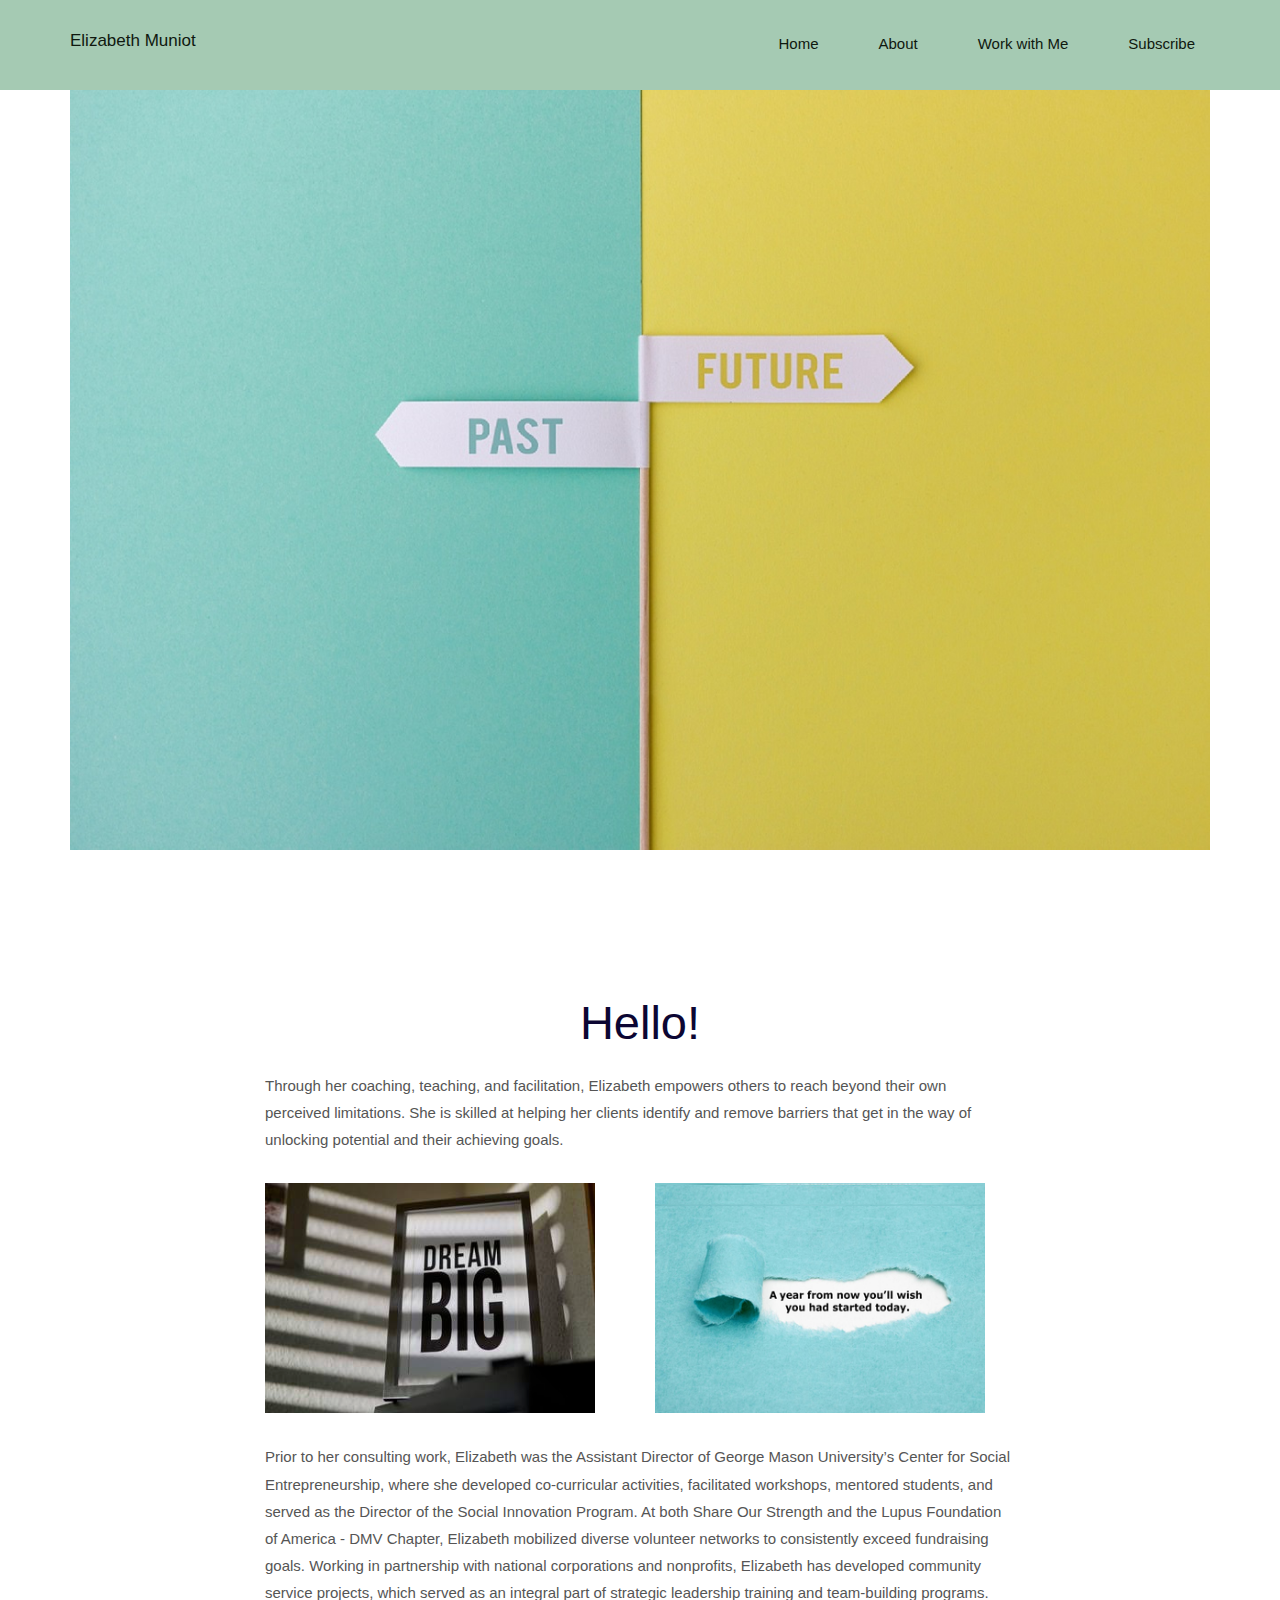
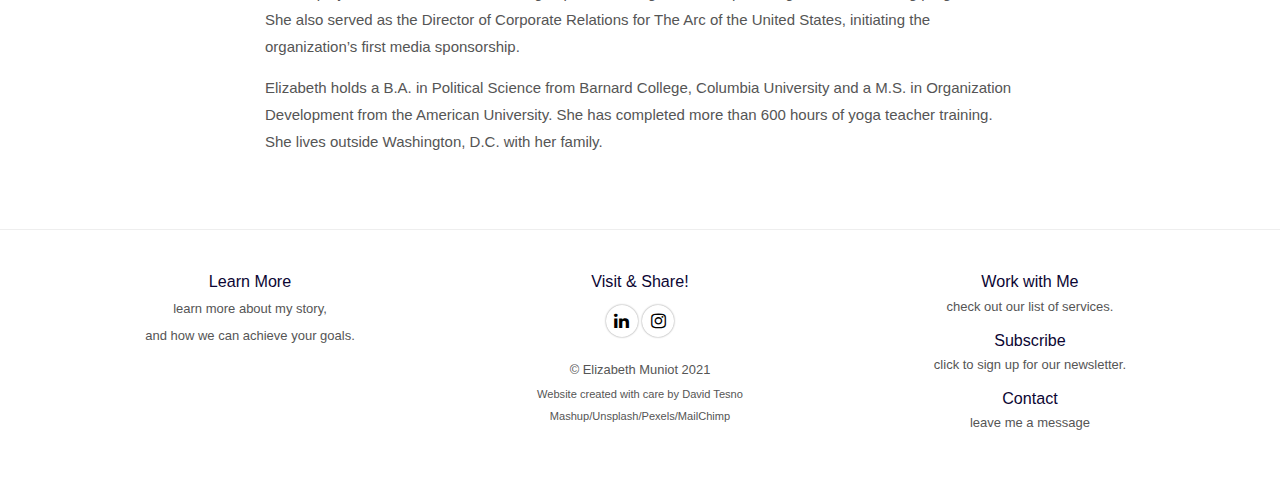
==== commit 593dead8: "responsive design" ====
--- a/about.html
+++ b/about.html
@@ -4,7 +4,7 @@
 <head>
   <meta charset="UTF-8">
   <meta content="IE=edge" http-equiv="X-UA-Compatible">
-  <meta name="viewport" content="width=device-width, initial-scale=1.0, maximum-scale=1">
+  <meta name="viewport" content="width=device-width, initial-scale=1.0, maximum-scale=1 user-scalable=no">
   <meta content="description" name="description">
   <meta name="google" content="notranslate">
   <meta content="Mashup templates have been developed by Orson.io team" name="author">
@@ -50,18 +50,17 @@
 
 
 
-<div class="">
+<div class="section-container">
     <div class="container">
         <div class="row">
-
-            <div class="col-xs-12 aboutImgContainer">
-               <img class="img-responsive aboutHeroImg" src="./assets/images/aboutImg5.jpg">
+            <div class="col-xs-12">
+               <img class="img-responsive img-fluid" src="./assets/images/aboutImg5.jpg">
             </div>
         </div>
     </div>
 </div>
 
-<div class="section-container sectionContAbout">
+<div class="section-container">
     <div class="container">
         <div class="row">
                <div class="col-xs-12 col-md-8 col-md-offset-2">
--- a/main.a3f694c0.css
+++ b/main.a3f694c0.css
@@ -264,12 +264,11 @@
     background-color: #a5cab3;
 }
 
-.terms15 {
-   display: flex;
-   justify-content: center;
-   align-content: center;
-   padding-left: 50px;
-}
+.terms15{
+    display: flex;
+    justify-content: center;
+    margin-left: 55px;
+} 
 
 .tipsCard{
     background-image: linear-gradient(to right, #b18a81, #b1776c, #743528);
@@ -394,14 +393,14 @@
 }
 
 .thinkAboutImg {
-    height: 250px;
-    width: 330px;
+    height: 220px;
+    width: 300px;
     margin-left: 15px;
 }
 
 .timeForChangeImg {
-    height: 250px;
-    width: 330px;
+    height: 220px;
+    width: 300px;
 }
 
 .aboutYogaImg {
@@ -413,7 +412,14 @@
     justify-content: center;
     align-items: center;
 }
-
+.dreamImg {
+    height: 230px;
+    width: 330px;
+}
+.yearImg {
+    height: 230px;
+    width: 330px; 
+}
 .imgContainer {
     display: flex;
     justify-content: center;
@@ -421,143 +427,65 @@
     flex-direction: row;
     margin-top: -90px;   
 }
-
-.aboutHeroImg {
-    height: 651px;
-    width: 100vw;
-}
-
-
-/* iPhone 11 Portrait */
-
-@media only screen 
-  and (min-device-width: 414px)
-  and (max-device-width: 896px)
-  and (-webkit-min-device-pixel-ratio: 2)
-  and (orientation: portrait) { 
-    #heroTitle{
-        font-size: 50px; 
-        font-style: italic;
-        margin-bottom: 15px; 
+.img-fluid {
+    height: auto;
+    max-width: 100%;
+    margin-top: -50px;
+}
+
+
+/* ||||||||||Mobile|||||||||| */
+
+@media screen
+  and (min-device-width: 280px)
+  and (max-device-width: 767px)
+  and (-webkit-min-device-pixel-ratio: 2) {
+    #heroTitle{ 
+        font-size: 40px;
         margin-top: 70px;
+    }
+    #responseDescription{ 
+        font-size: 28px;
+    }
+    .navbar-nav li a{
+        padding: 10px;
+    }
+    .navbar-default .navbar-nav li a{
+        font-size: .88em;
     }    
-    #responseDescription{
-        font-size: 30px;
-    }
-    .responsiveRow{ 
-        flex-direction: column;
-    }
-    .coachTitle{ 
-        margin-bottom: 30px;
-    }
-    .thinkAboutImg{ 
-        margin-bottom: 20px;
-        margin-top: 10px;
-        margin-left: 0px;
+    .aboutYogaImg{
+        height: 220px;
+        width: 300px;
     }
     .imgContainer{ 
-        flex-direction: column;
         justify-content: center;
         align-items: center;       
     }
-    .yogaColTop{ 
-        padding-left: 30px;
-        padding-right: 30px;      
-    }
-    .yogaColBottom{ 
-        padding-left: 30px;
-        padding-right: 30px;      
+    .thinkAboutImg{ 
+        margin-left: 0px;
+        height: 210px;
+        width: 260px;      
+    }
+    .timeForChangeImg{
+        height: 210px;
+        width: 260px;
     }
     .about-images{ 
         flex-direction: column;
-        justify-content: center;
-        align-items: center;       
+    }
+    .aboutTitle {
+        margin-top: -30px;
     }
     .dreamImg{ 
         margin-bottom: 30px;
-    }
-    .classDescription{ 
-        padding: 0 10px;
-        margin-left: 9px;
-    }
-    .terms15{ 
-        flex-direction: column;
-        padding-left: 0px;
-    }
-    .tipsCard{ 
-        margin-bottom: 30px;
-    }
-    .waiverCard{ 
-        margin-left: 0px;
-    }
-    .subContainer{ 
-        width: 414px;
-        margin-top: 20px;
-        padding-left: 15px;
-        padding-right: 15px;
-    }
-
-}
-
-/* iPhone 11 Landscape */
-
-@media only screen 
-  and (min-device-width: 414px)
-  and (max-device-width: 896px)
-  and (-webkit-min-device-pixel-ratio: 2)
-  and (orientation: landscape) { 
-    #heroTitle{ 
-       font-size: 42px;
-    }
-    #responseDescription{ 
-        font-size: 32px;
-        margin-top: -22px;
-    }
-    .responsiveRow{ 
-        flex-direction: column;
-    }
-    .aboutHeroImg{ 
-        height: 500px;
-    }
-     .about-images{ 
-        flex-direction: row;
-    }
-     .dreamImg{ 
-        height: 250px;
-        width: 400px;
-    }
-    .yearImg{ 
-        height: 250px;
-        width: 400px;
-    }
-    .subContainer{ 
-        margin-top: 20px;
-        margin-left: -10px;
-        padding-left: 20px;
-        padding-right: 20px;
-    }
-    .thinkAboutImg{
-        margin-left: 0px;
-    } 
-    .terms15{
-        margin-left: -15px;
-        padding: 0px;
-    }
-}
-
-
-/* iPhone 10 Landscape */
-
-@media only screen 
-  and (min-device-width: 375px)
-  and (max-device-width: 812px)
-  and (-webkit-min-device-pixel-ratio: 3)
-  and (orientation: landscape) { 
-    #heroTitle{ 
-        font-size: 44px;
-    }
-     #responseDescription{ 
-         font-size: 30px;
+        margin-top: 15px;
+        height: 180px;
+        width: 225px;
+    }
+    .yearImg{
+        margin-bottom: 15px;
+        height: 180px;
+        width: 225px;
     }
     .terms15{ 
         flex-direction: column;
@@ -568,191 +496,61 @@
     .tipsCard{ 
         margin-bottom: 30px;
     }
-    .aboutHeroImg{ 
-        height: 400px;
-    }
-    .sectionContAbout{ 
-        padding-left: 40px;
-        padding-right: 40px;      
-    }
-    .about-images{ 
-        flex-direction: row;
+    .terms15{
+        margin-left: -20px;
+    }    
+}
+    
+
+
+/* ||||||||TABLET|||||||| */
+
+@media screen
+  and (min-device-width: 768px)
+  and (max-device-width: 1080px)
+  and (-webkit-min-device-pixel-ratio: 2) {
+    #heroTitle{ 
+        font-size: 50px;
+        margin-top: 30px;
+    }
+    #responseDescription{ 
+        font-size: 32px;
+    }
+    .thinkAboutImg{
+        margin-left: 0px;
+        height: 220px;
+        width: 290px;      
+    }
+    .timeForChangeImg{
+        height: 220px;
+        width: 290px;
     }
     .dreamImg{ 
-        height: 250px;
-        width: 300px;
-    }
-    .yearImg{ 
-        height: 250px;
-        width: 300px;
-    }
-}
-
-
-/* iPhone 10 Portrait */
-
-@media only screen 
-  and (min-device-width: 375px)
-  and (max-device-width: 812px)
-  and (-webkit-min-device-pixel-ratio: 3)
-  and (orientation: portrait) { 
-    #heroTitle{ 
-        font-size: 42px;
-        margin-top: 50px;
-    }
-    #responseDescription{ 
-         font-size: 30px;
-    }
-    .imgContainer{ 
-        flex-direction: column;
+        height: 220px;
+        width: 290px;
+    }
+    .yearImg{
+        height: 220px;
+        width: 290px;
+    }
+    .terms15{ 
         justify-content: center;
-        align-items: center;       
-    }
-    .thinkAboutImg{ 
-        margin-bottom: 20px;
-        margin-top: 10px;
-        margin-left: 0px;
-    }
-    .classDescription{ 
-        padding: 0 10px;
-        margin-left: 8px;
-    }
-    .terms15{ 
-        flex-direction: column;
-        justify-content: center;
-        align-items: center;
-        padding-left: 0px;
-    }
-    .tipsCard{ 
-        margin-bottom: 30px;
-    }
-    .aboutHeroImg{ 
-        height: 260px;
-    }
-    .about-images{ 
-        flex-direction: column;
-    }
-    .dreamImg{ 
-        margin-bottom: 30px;
-    }
-}
-
-
-/* iPhone 6/7/8 Plus */
-
-@media only screen 
-  and (min-device-width: 414px)
-  and (max-device-width: 736px)
-  and (-webkit-min-device-pixel-ratio: 3)
-  and (orientation: portrait) {
-    .imgContainer{ 
-        flex-direction: column;
-        justify-content: center;
-        align-items: center;       
-    }
-    .thinkAboutImg{ 
-        margin-bottom: 30px;
-        margin-top: -15px;
-        margin-left: 0px;
-        width: 300px;        
-    }
-    .timeForChangeImg{
-        margin-bottom: -20px;
-        width: 300px;       
-    }
-}
-
-/* Galaxy Note 9 */
-
-@media only screen 
-  and (min-device-width: 360px)
-  and (max-device-width: 740px)
-  and (-webkit-min-device-pixel-ratio: 4)
-  and (orientation: portrait) {
-    #heroTitle{ 
-        font-size: 38px;
-        margin-top: 50px;
-    }
-    #responseDescription{ 
-        font-size: 30px;
-    }
-}
-
-
-/* Galaxy Fold Portrait */
-
-@media only screen 
-  and (min-device-width: 280px)
-  and (max-device-width: 653px)
-  and (-webkit-min-device-pixel-ratio: 2)
-  and (orientation: portrait) { 
-    #heroTitle{ 
-        font-size: 35px;
-        margin-top: 45px;
-    }
-    #responseDescription{ 
-         font-size: 25px;
-    }
-    #heroDescription{ 
-        margin-left: 0px;
-        margin-top: -20px;
-    }
-    .aboutHeroImg{
-        height: 250px;
-    }
-    .terms15{ 
-        flex-direction: column;
-        justify-content: center;
-        align-items: center;
-        padding-left: 0px;
-    }
-    .tipsCard{ 
-        margin-bottom: 30px;
-    }
-    .imgContainer{ 
-        flex-direction: column;
-        justify-content: center;
-        align-items: center;       
-    }
-    .thinkAboutImg{ 
-        margin-bottom: 30px;
-        margin-top: -15px;
-        margin-left: 0px;
+        align-content: center;
+        margin-left: -10px;
+    }
+}
+
+
+
+/* |||||||DESKTOP||||||| */
+
+@media screen
+  and (min-device-width: 1081px)
+  and (-webkit-min-device-pixel-ratio: 2) {
+    .thinkAboutImg{
+        margin-left: 20px;
         height: 200px;
-    }
-    .timeForChangeImg{
-        margin-bottom: -20px;
-        height: 200px;
-    }
-    .about-images{ 
-        flex-direction: column;
-    }
-    .dreamImg{ 
-        margin-bottom: 30px;
-        margin-top: 15px;
-    }
-    .yearImg{
-        margin-bottom: 15px;
-    }
-}
-
-/* Galaxy Fold Landscape */
-
-@media only screen 
-  and (min-device-width: 280px)
-  and (max-device-width: 653px)
-  and (-webkit-min-device-pixel-ratio: 2)
-  and (orientation: landscape) { 
-    #heroTitle{ 
-        font-size: 40px;
-        margin-top: 0px;
-    }
-    #responseDescription{ 
-         font-size: 25px;
-    }    
-    .thinkAboutImg{ 
-        height: 200px;
-        width: 260px;
+        width: 260px;      
     }
     .timeForChangeImg{
         height: 200px;
@@ -760,94 +558,17 @@
     }
     .dreamImg{ 
         height: 200px;
+        width: 260px;
     }
     .yearImg{
         height: 200px;
-    }  
-}
-
-
-/* iPhone 5/SE Portrait */
-
-@media only screen 
-  and (min-device-width: 320px)
-  and (max-device-width: 568px)
-  and (-webkit-min-device-pixel-ratio: 2)
-  and (orientation: portrait) { 
-    .responseTitle{ 
-        font-size: 30px;
-        margin-top: 90px;
-    }
-    .signature{ 
-         font-size: 25px;
-    }
-    #heroDescription{ 
+        width: 260px;
+    }
+    .terms15{ 
+        justify-content: center;
+        align-content: center;
         margin-left: 0px;
-        margin-top: -20px;
-    }
-    #navbar-collapse-uarr{ 
-       height: 350px;
-    }
-    .aboutHeroImg{
-        height: 250px;
-    }
-    .terms15{ 
-        flex-direction: column;
-        justify-content: center;
-        align-items: center;
-        padding-left: 0px;
-    }
-    .tipsCard{ 
-        margin-bottom: 30px;
-    }
-    .imgContainer{ 
-        flex-direction: column;
-        justify-content: center;
-        align-items: center;
-        padding-left: 30px;
-        padding-right: 30px;        
-    }
-    .thinkAboutImg{ 
-        margin-bottom: 30px;
-        margin-top: 0px;
-    }
-    .timeForChangeImg{
-        margin-bottom: -20px;
-    }
-    .about-images{ 
-        flex-direction: column;
-    }
-    .dreamImg{ 
-        margin-bottom: 30px;
-        margin-top: 15px;
-    }
-    .yearImg{
-        margin-bottom: 15px;
-    }
-}    
-
-/* iPhone 5/SE Landscape */
-
-@media only screen 
-  and (min-device-width: 320px)
-  and (max-device-width: 568px)
-  and (-webkit-min-device-pixel-ratio: 2)
-  and (orientation: landscape) {
-    .dreamImg{ 
-        height: 180px;
-        width: 250px;
-    }
-    .yearImg{ 
-        height: 180px;
-        width: 250px;
-    }
-    .navbar-nav li a{
-        padding: 14px;
-    }
-    .navbar-default .navbar-nav li a{
-        font-size: .95em;
-    }
-    
+    }
 }
 
       
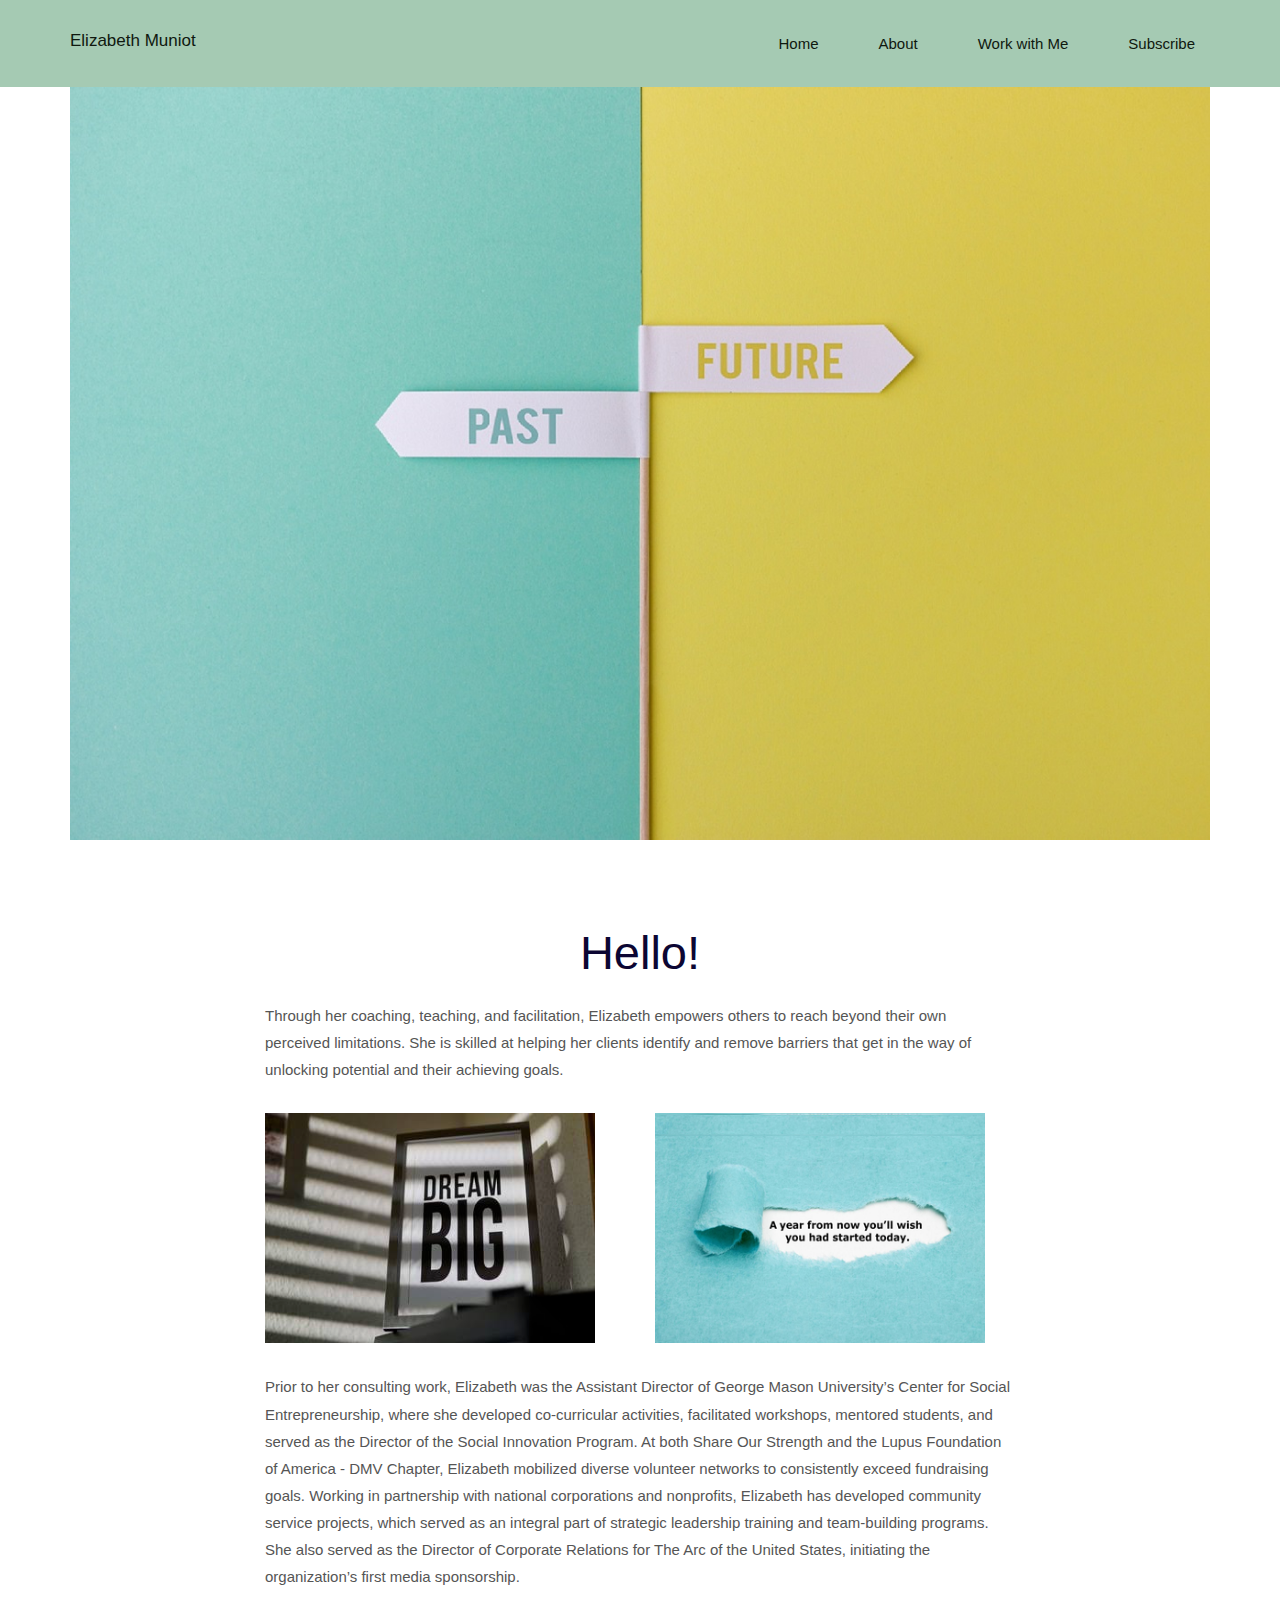
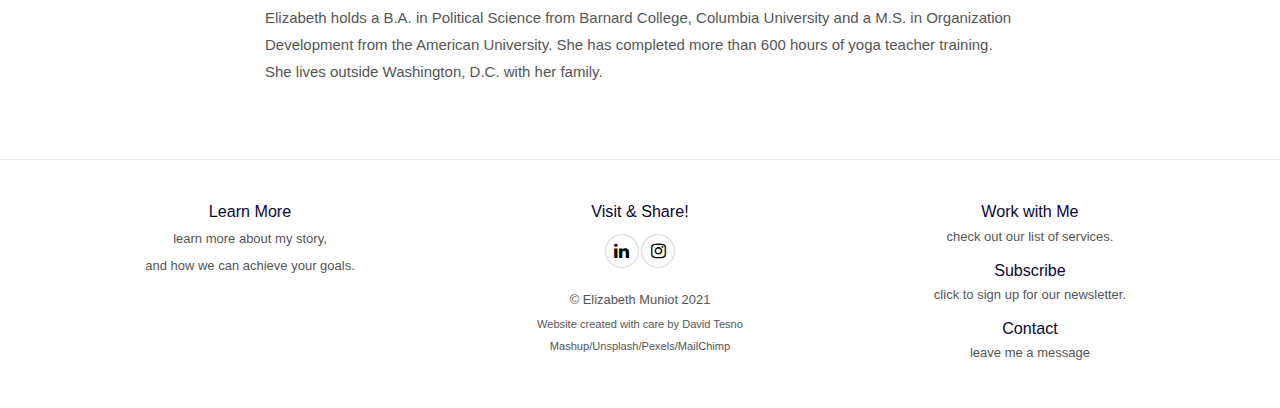
==== commit 82fd8f07: "media query" ====
--- a/about.html
+++ b/about.html
@@ -50,7 +50,7 @@
 
 
 
-<div class="section-container">
+<div class="section-container section-container-about">
     <div class="container">
         <div class="row">
             <div class="col-xs-12">
--- a/main.a3f694c0.css
+++ b/main.a3f694c0.css
@@ -17,20 +17,17 @@
 
 .navbar-fixed-top {
     background-color: #a5cab3;
-    border-bottom: 0px;
-    height: 90px;
+    border-bottom: 0px;   
 }
 
 .navbar-default .navbar-nav li a {
     color: #0f180f;
-    font-size: 1em;
 }
 
 .navbar-default .navbar-nav li a:hover {
     color: #344e38;
     opacity: 0.66;
     text-decoration: underline;
-    font-size: 1em;
 }
 
 .navbar-nav li a{
@@ -412,14 +409,17 @@
     justify-content: center;
     align-items: center;
 }
+
 .dreamImg {
     height: 230px;
     width: 330px;
 }
+
 .yearImg {
     height: 230px;
     width: 330px; 
 }
+
 .imgContainer {
     display: flex;
     justify-content: center;
@@ -427,31 +427,30 @@
     flex-direction: row;
     margin-top: -90px;   
 }
+
+.section-container-about {
+    padding: 0px;
+}
+
 .img-fluid {
     height: auto;
     max-width: 100%;
-    margin-top: -50px;
-}
-
-
-/* ||||||||||Mobile|||||||||| */
+}
+
+
+/* |||||Mobile - Portrait||||||||| */
 
 @media screen
   and (min-device-width: 280px)
-  and (max-device-width: 767px)
-  and (-webkit-min-device-pixel-ratio: 2) {
+  and (max-device-width: 699px)
+  and (-webkit-min-device-pixel-ratio: 2)
+  and (orientation: portrait) {
     #heroTitle{ 
         font-size: 40px;
         margin-top: 70px;
     }
     #responseDescription{ 
         font-size: 28px;
-    }
-    .navbar-nav li a{
-        padding: 10px;
-    }
-    .navbar-default .navbar-nav li a{
-        font-size: .88em;
     }    
     .aboutYogaImg{
         height: 220px;
@@ -459,12 +458,14 @@
     }
     .imgContainer{ 
         justify-content: center;
-        align-items: center;       
+        align-items: center;
+        flex-direction: column;       
     }
     .thinkAboutImg{ 
         margin-left: 0px;
         height: 210px;
-        width: 260px;      
+        width: 260px;
+        margin-bottom: 20px;      
     }
     .timeForChangeImg{
         height: 210px;
@@ -479,43 +480,97 @@
     .dreamImg{ 
         margin-bottom: 30px;
         margin-top: 15px;
-        height: 180px;
-        width: 225px;
+        height: 210px;
+        width: 260px
     }
     .yearImg{
         margin-bottom: 15px;
-        height: 180px;
-        width: 225px;
+        height: 210px;
+        width: 260px
     }
     .terms15{ 
         flex-direction: column;
         justify-content: center;
         align-items: center;
         padding-left: 0px;
+        margin-left: -20px;
     }
     .tipsCard{ 
         margin-bottom: 30px;
-    }
-    .terms15{
+    }   
+}
+
+/* |||||Mobile - Landscape||||||||| */
+
+@media screen
+  and (min-device-width: 280px)
+  and (max-device-width: 699px)
+  and (-webkit-min-device-pixel-ratio: 2)
+  and (orientation: landscape) {
+    #heroTitle{ 
+        font-size: 40px;
+        margin-top: 20px;
+    }
+    #responseDescription{ 
+        font-size: 28px;
+    }    
+    .aboutYogaImg{
+        height: 220px;
+        width: 300px;
+    }
+    .imgContainer{ 
+        justify-content: center;
+        align-items: center;       
+    }
+    .thinkAboutImg{ 
+        margin-left: 0px;
+        height: 210px;
+        width: 260px;      
+    }
+    .timeForChangeImg{
+        height: 210px;
+        width: 260px;
+    }
+    .aboutTitle {
+        margin-top: -30px;
+    }
+    .dreamImg{ 
+        margin-bottom: 30px;
+        margin-top: 15px;
+        height: 210px;
+        width: 260px;
+    }
+    .yearImg{
+        margin-bottom: 15px;
+        height: 210px;
+        width: 260px;
+    }
+    .terms15{ 
+        flex-direction: column;
+        justify-content: center;
+        align-items: center;
+        padding-left: 0px;
         margin-left: -20px;
+    }
+    .tipsCard{ 
+        margin-bottom: 30px;
+    }   
+}
+
+/* ||||||||TABLET - Portrait||||||| */
+
+@media screen
+  and (min-device-width: 700px)
+  and (max-device-width: 1080px)
+  and (-webkit-min-device-pixel-ratio: 2)
+  and (orientation: portrait) {
+    #heroTitle{ 
+        font-size: 55px;
+        margin-top: 70px;
+    }
+    #responseDescription{ 
+        font-size: 35px;
     }    
-}
-    
-
-
-/* ||||||||TABLET|||||||| */
-
-@media screen
-  and (min-device-width: 768px)
-  and (max-device-width: 1080px)
-  and (-webkit-min-device-pixel-ratio: 2) {
-    #heroTitle{ 
-        font-size: 50px;
-        margin-top: 30px;
-    }
-    #responseDescription{ 
-        font-size: 32px;
-    }
     .thinkAboutImg{
         margin-left: 0px;
         height: 220px;
@@ -540,13 +595,57 @@
     }
 }
 
-
-
+/* ||||||||TABLET - Landscape||||||| */
+
+@media screen
+  and (min-device-width: 700px)
+  and (max-device-width: 1080px)
+  and (-webkit-min-device-pixel-ratio: 2)
+  and (orientation: landscape) {
+    #heroTitle{ 
+        font-size: 55px;
+        margin-top: 0px;
+    }
+    #responseDescription{ 
+        font-size: 35px;
+    }    
+    .thinkAboutImg{
+        margin-left: 0px;
+        height: 220px;
+        width: 290px;      
+    }
+    .timeForChangeImg{
+        height: 220px;
+        width: 290px;
+    }
+    .dreamImg{ 
+        height: 220px;
+        width: 290px;
+    }
+    .yearImg{
+        height: 220px;
+        width: 290px;
+    }
+    .terms15{ 
+        justify-content: center;
+        align-content: center;
+        margin-left: 15px;
+    }
+}
+
+ 
 /* |||||||DESKTOP||||||| */
 
 @media screen
   and (min-device-width: 1081px)
   and (-webkit-min-device-pixel-ratio: 2) {
+    #heroTitle{ 
+        font-size: 60px;
+        margin-top: 0px;
+    }
+    #responseDescription{ 
+        font-size: 40px;
+    }    
     .thinkAboutImg{
         margin-left: 20px;
         height: 200px;
@@ -567,9 +666,15 @@
     .terms15{ 
         justify-content: center;
         align-content: center;
-        margin-left: 0px;
-    }
-}
+        margin-left: 15px;
+    }
+}
+
+
+
+
+
+
 
       
     
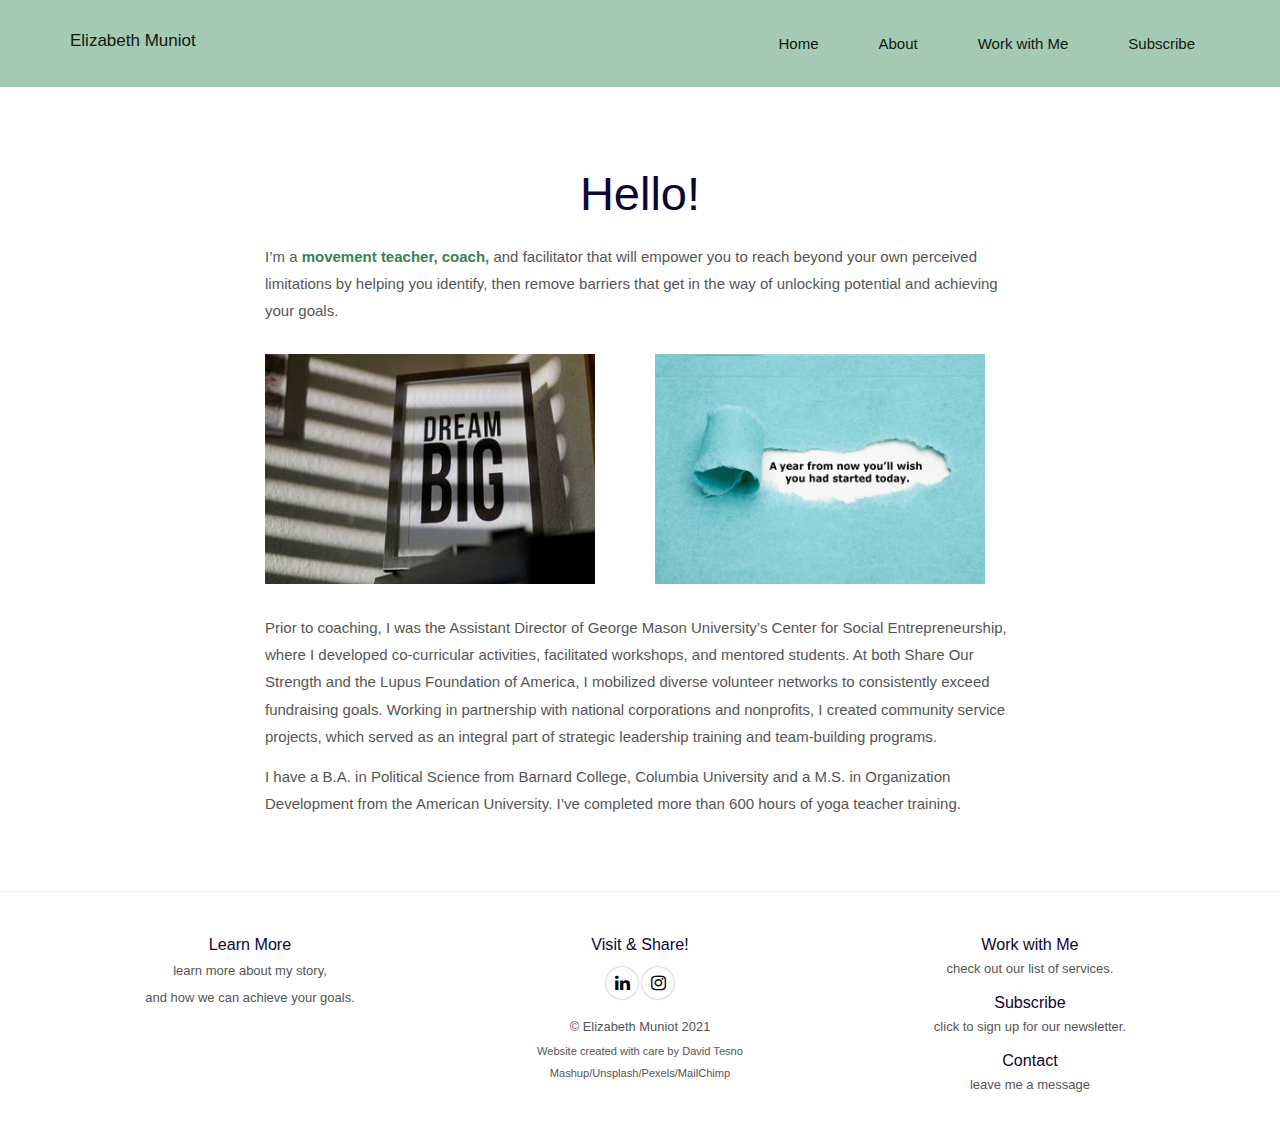
==== commit e3cfa5dc: "language edits, browser icon change" ====
--- a/about.html
+++ b/about.html
@@ -15,7 +15,7 @@
   <link href="./assets/apple-touch-icon.png" rel="apple-touch-icon">
   <link href="./main.a3f694c0.css" rel="stylesheet">
   <title>Sage Change - Elizabeth Muniot</title>
-  <link rel="icon" href="./assets/images/yinyang.webp" type="image/x-icon">  
+  <link rel="icon" href="./assets/images/blk-lotus-icon-3.png" type="image/x-icon">  
 </head>
 
 <body>
@@ -54,7 +54,7 @@
     <div class="container">
         <div class="row">
             <div class="col-xs-12">
-               <img class="img-responsive img-fluid" src="./assets/images/aboutImg5.jpg">
+               <!-- <img class="img-responsive img-fluid" src="./assets/images/aboutImg5.jpg"> -->
             </div>
         </div>
     </div>
@@ -67,8 +67,7 @@
                     <div class="text-center">
                       <h1 class="aboutTitle">Hello!</h1>
                     </div>   
-                        <p class="section-container-spacer aboutPara1">Through her coaching, teaching, and facilitation, Elizabeth empowers others to reach beyond their own perceived limitations. She is skilled at helping her clients identify and remove barriers that get in the way of unlocking potential and their achieving goals.</p>
-
+                        <p class="section-container-spacer aboutPara1">I’m a <a href="readMoreYoga.html" class="yogaSubBtn" title="">movement teacher, </a> <a href="readMoreCoach.html" class="yogaSubBtn" title="">coach, </a> and facilitator that will empower you to reach beyond your own perceived limitations by helping you identify, then remove barriers that get in the way of unlocking potential and achieving your goals.</p>
                     <div class="row section-container-spacer about-images">
                         <div class="col-md-6">
                             <img class="img-responsive dreamImg" src="./assets/images/aboutImg6.png">
@@ -81,8 +80,8 @@
                </div>
                
                 <div class="col-xs-12 col-md-8 col-md-offset-2 aboutPara4">              
-                        <p class="aboutPara2"> Prior to her consulting work, Elizabeth was the Assistant Director of George Mason University’s Center for Social Entrepreneurship, where she developed co-curricular activities, facilitated workshops, mentored students, and served as the Director of the Social Innovation Program. At both Share Our Strength and the Lupus Foundation of America - DMV Chapter, Elizabeth mobilized diverse volunteer networks to consistently exceed fundraising goals. Working in partnership with national corporations and nonprofits, Elizabeth has developed community service projects, which served as an integral part of strategic leadership training and team-building programs. She also served as the Director of Corporate Relations for The Arc of the United States, initiating the organization’s first media sponsorship.</p>
-                        <p class="aboutPara3"> Elizabeth holds a B.A. in Political Science from Barnard College, Columbia University and a M.S. in Organization Development from the American University. She has completed more than 600 hours of yoga teacher training. She lives outside Washington, D.C. with her family.</p>
+                        <p class="aboutPara2"> Prior to coaching, I was the Assistant Director of George Mason University’s Center for Social Entrepreneurship, where I developed co-curricular activities, facilitated workshops, and mentored students. At both Share Our Strength and the Lupus Foundation of America, I mobilized diverse volunteer networks to consistently exceed fundraising goals. Working in partnership with national corporations and nonprofits, I created community service projects, which served as an integral part of strategic leadership training and team-building programs.</p>
+                        <p class="aboutPara3"> I have a B.A. in Political Science from Barnard College, Columbia University and a M.S. in Organization Development from the American University. I’ve completed more than 600 hours of yoga teacher training. </p>
                             <!-- <small class="signature pull-right">Elizabeth Muniot</small> -->
                 </div>
             </div>
--- a/main.a3f694c0.css
+++ b/main.a3f694c0.css
@@ -161,9 +161,10 @@
     margin-top: -10px;
 }
 
-.shareLinks {
+.social-round-icon {
     padding-top: 0px;
     padding-bottom: 5px;
+    padding-left: 1px;
 }
 
 .link-like-text:hover {
